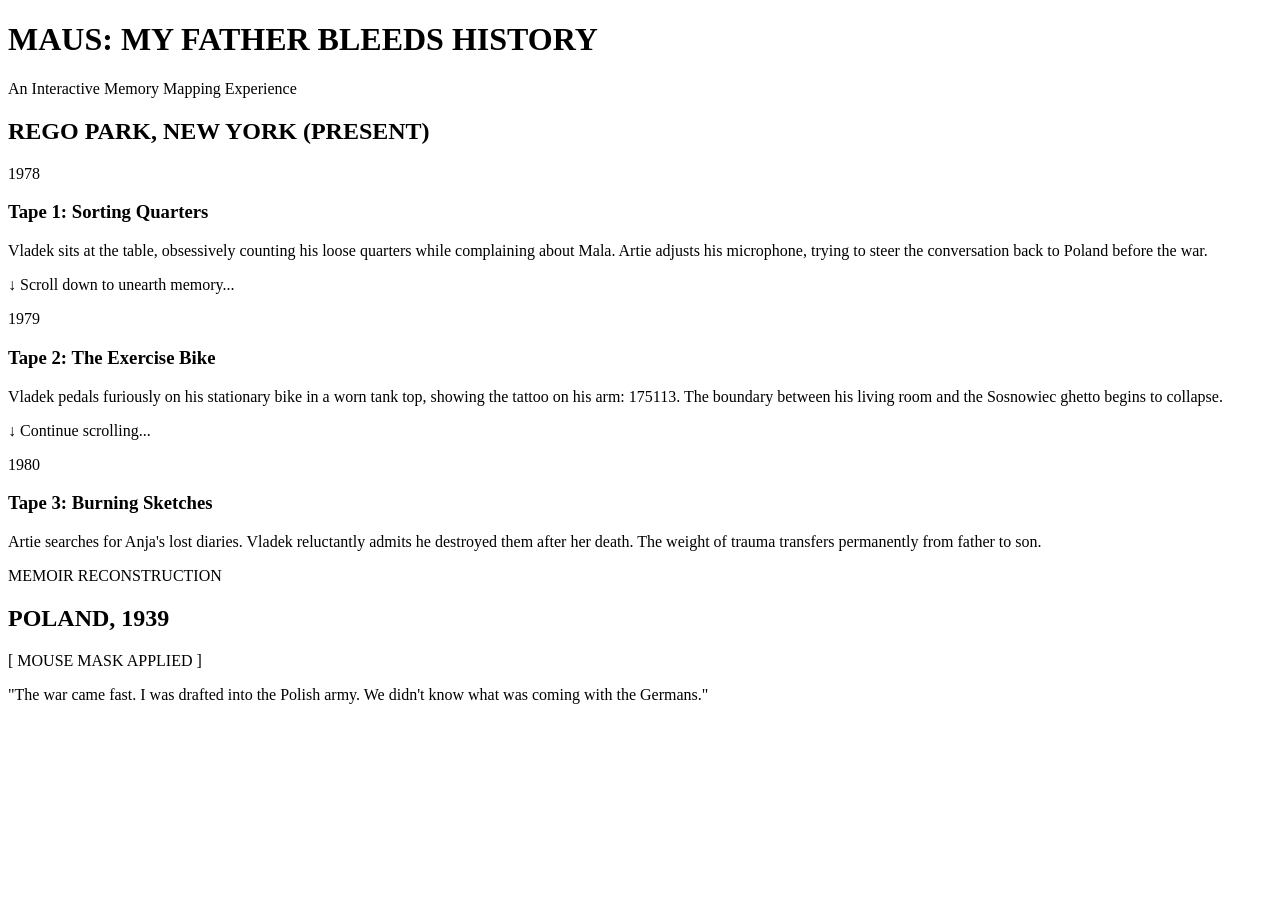
==== index.html @ ae2130a9 "Rename gemini-code-1788304771989.html to index.html" ====
<!DOCTYPE html>
<html lang="en">
<head>
  <meta charset="UTF-8">
  <meta name="viewport" content="width=device-width, initial-scale=1.0">
  <title>Maus: Bleeding History</title>
  <link rel="stylesheet" href="style.css">
</head>
<body>

  <header class="site-header">
    <h1>MAUS: MY FATHER BLEEDS HISTORY</h1>
    <p class="subtitle">An Interactive Memory Mapping Experience</p>
  </header>

  <main class="app-container">
    
    <section class="timeline-left">
      <h2>REGO PARK, NEW YORK (PRESENT)</h2>

      <article class="narrative-card" data-memory="1939">
        <span class="year-badge">1978</span>
        <h3>Tape 1: Sorting Quarters</h3>
        <p>Vladek sits at the table, obsessively counting his loose quarters while complaining about Mala. Artie adjusts his microphone, trying to steer the conversation back to Poland before the war.</p>
        <p class="instruction">↓ Scroll down to unearth memory...</p>
      </article>

      <article class="narrative-card" data-memory="1942">
        <span class="year-badge">1979</span>
        <h3>Tape 2: The Exercise Bike</h3>
        <p>Vladek pedals furiously on his stationary bike in a worn tank top, showing the tattoo on his arm: 175113. The boundary between his living room and the Sosnowiec ghetto begins to collapse.</p>
        <p class="instruction">↓ Continue scrolling...</p>
      </article>

      <article class="narrative-card" data-memory="1944">
        <span class="year-badge">1980</span>
        <h3>Tape 3: Burning Sketches</h3>
        <p>Artie searches for Anja's lost diaries. Vladek reluctantly admits he destroyed them after her death. The weight of trauma transfers permanently from father to son.</p>
      </article>

    </section>

    <section class="timeline-right" id="memoryDisplay">
      <div class="memory-content" id="memoryContent">
        <span class="memory-tag">MEMOIR RECONSTRUCTION</span>
        <h2 id="memoryTitle">POLAND, 1939</h2>
        <div class="memory-illustration" id="memoryIllustration">
          <p class="illustration-text">[ MOUSE MASK APPLIED ]</p>
        </div>
        <p id="memoryText">"The war came fast. I was drafted into the Polish army. We didn't know what was coming with the Germans."</p>
      </div>
    </section>

  </main>

  <script src="script.js"></script>
</body>
</html>
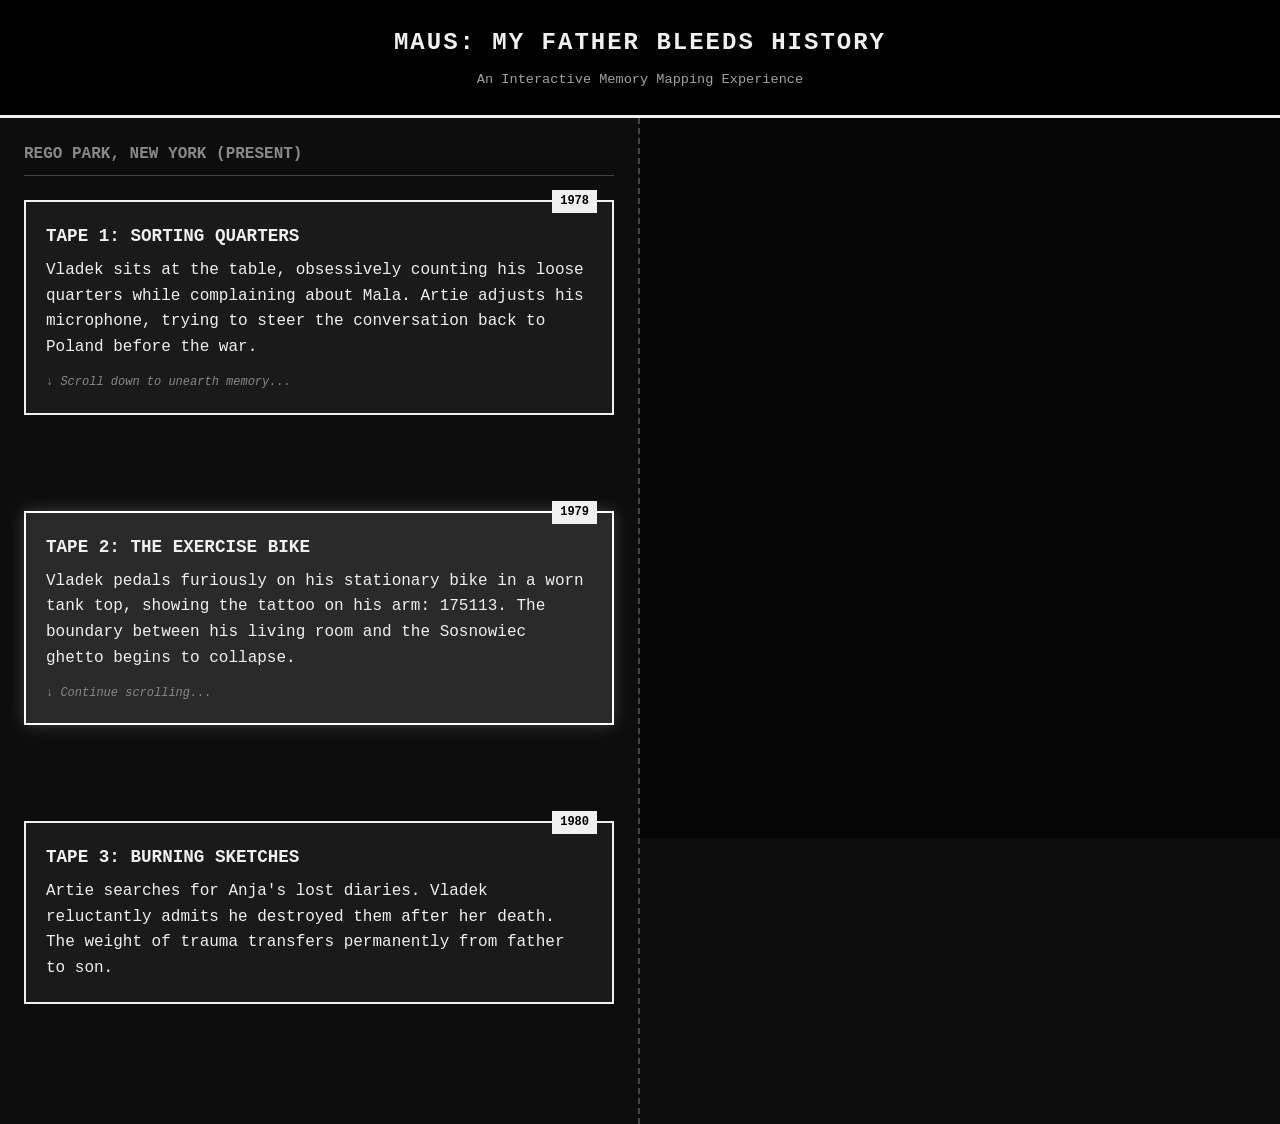
==== commit 47d32512: "Update index.html" ====
--- a/index.html
+++ b/index.html
@@ -4,55 +4,98 @@
   <meta charset="UTF-8">
   <meta name="viewport" content="width=device-width, initial-scale=1.0">
   <title>Maus: Bleeding History</title>
-  <link rel="stylesheet" href="style.css">
+  <style>
+    * { box-sizing: border-box; margin: 0; padding: 0; }
+    body { background-color: #0d0d0d; color: #f0f0f0; font-family: 'Courier New', Courier, monospace; line-height: 1.6; }
+    .site-header { text-align: center; padding: 1.5rem 1rem; border-bottom: 3px solid #f0f0f0; background-color: #000; }
+    .site-header h1 { font-size: 1.5rem; letter-spacing: 2px; text-transform: uppercase; }
+    .subtitle { font-size: 0.85rem; color: #a0a0a0; margin-top: 0.4rem; }
+    .app-container { display: grid; grid-template-columns: 1fr 1fr; min-height: 80vh; }
+    .timeline-left { padding: 1.5rem; border-right: 2px dashed #444; }
+    .timeline-left h2 { font-size: 1rem; margin-bottom: 1.5rem; color: #888; border-bottom: 1px solid #444; padding-bottom: 0.5rem; }
+    .narrative-card { background: #1a1a1a; border: 2px solid #f0f0f0; padding: 1.25rem; margin-bottom: 6rem; transition: all 0.3s ease; position: relative; }
+    .narrative-card.active { background: #2a2a2a; border-color: #ffffff; box-shadow: 0 0 15px rgba(255, 255, 255, 0.2); }
+    .year-badge { position: absolute; top: -12px; right: 15px; background: #f0f0f0; color: #000; font-weight: bold; padding: 2px 8px; font-size: 0.75rem; }
+    .narrative-card h3 { margin-bottom: 0.5rem; text-transform: uppercase; font-size: 1.1rem; }
+    .instruction { margin-top: 0.8rem; font-size: 0.75rem; color: #888; font-style: italic; }
+    .timeline-right { padding: 1.5rem; position: sticky; top: 0; height: 80vh; display: flex; align-items: center; justify-content: center; background: #050505; }
+    .memory-content { border: 4px solid #fff; padding: 1.5rem; width: 100%; max-width: 400px; background-color: #000; text-align: center; transition: opacity 0.3s ease; }
+    .memory-tag { font-size: 0.7rem; letter-spacing: 2px; color: #888; display: block; margin-bottom: 0.8rem; }
+    .memory-illustration { height: 140px; border: 2px solid #fff; margin: 1rem 0; display: flex; align-items: center; justify-content: center; background-color: #111; }
+    .illustration-text { font-weight: bold; letter-spacing: 1px; background: #000; padding: 0.4rem; font-size: 0.85rem; }
+    @media (max-width: 600px) { .app-container { grid-template-columns: 1fr; } .timeline-right { position: relative; height: auto; } }
+  </style>
 </head>
 <body>
-
   <header class="site-header">
     <h1>MAUS: MY FATHER BLEEDS HISTORY</h1>
     <p class="subtitle">An Interactive Memory Mapping Experience</p>
   </header>
-
   <main class="app-container">
-    
     <section class="timeline-left">
       <h2>REGO PARK, NEW YORK (PRESENT)</h2>
-
-      <article class="narrative-card" data-memory="1939">
+      <article class="narrative-card active" data-memory="1939">
         <span class="year-badge">1978</span>
         <h3>Tape 1: Sorting Quarters</h3>
         <p>Vladek sits at the table, obsessively counting his loose quarters while complaining about Mala. Artie adjusts his microphone, trying to steer the conversation back to Poland before the war.</p>
         <p class="instruction">↓ Scroll down to unearth memory...</p>
       </article>
-
       <article class="narrative-card" data-memory="1942">
         <span class="year-badge">1979</span>
         <h3>Tape 2: The Exercise Bike</h3>
         <p>Vladek pedals furiously on his stationary bike in a worn tank top, showing the tattoo on his arm: 175113. The boundary between his living room and the Sosnowiec ghetto begins to collapse.</p>
         <p class="instruction">↓ Continue scrolling...</p>
       </article>
-
       <article class="narrative-card" data-memory="1944">
         <span class="year-badge">1980</span>
         <h3>Tape 3: Burning Sketches</h3>
         <p>Artie searches for Anja's lost diaries. Vladek reluctantly admits he destroyed them after her death. The weight of trauma transfers permanently from father to son.</p>
       </article>
-
     </section>
-
     <section class="timeline-right" id="memoryDisplay">
       <div class="memory-content" id="memoryContent">
         <span class="memory-tag">MEMOIR RECONSTRUCTION</span>
         <h2 id="memoryTitle">POLAND, 1939</h2>
         <div class="memory-illustration" id="memoryIllustration">
-          <p class="illustration-text">[ MOUSE MASK APPLIED ]</p>
+          <p class="illustration-text">[ MOUSE MASK: SOSNOWIEC ]</p>
         </div>
-        <p id="memoryText">"The war came fast. I was drafted into the Polish army. We didn't know what was coming with the Germans."</p>
+        <p id="memoryText">"The war came fast. I was drafted into the Polish army. We didn't know what was coming with the Germans, but already the shadows were stretching over us."</p>
       </div>
     </section>
-
   </main>
-
-  <script src="script.js"></script>
+  <script>
+    const memoryData = {
+      "1939": { title: "POLAND, 1939", text: '"The war came fast. I was drafted into the Polish army. We didn\'t know what was coming with the Germans, but already the shadows were stretching over us."', maskLabel: "[ MOUSE MASK: SOSNOWIEC ]" },
+      "1942": { title: "GHETTO ROUNDUP, 1942", text: '"They registered us all in the stadium. Some got stamps on their passports to work, others were taken directly to the trains. Anja and I survived by hiding in cellars under coal piles."', maskLabel: "[ PIG MASK: POLISH DISGUISE ]" },
+      "1944": { title: "AUSCHWITZ-BIRKENAU, 1944", text: '"We came in the night. The smoke from the chimneys... you could smell it before you saw it. Here, you were no longer a man. You were a number on your arm."', maskLabel: "[ CAT MASK: CAMPS ]" }
+    };
+    document.addEventListener("DOMContentLoaded", () => {
+      const cards = document.querySelectorAll(".narrative-card");
+      const memoryTitle = document.getElementById("memoryTitle");
+      const memoryText = document.getElementById("memoryText");
+      const memoryContent = document.getElementById("memoryContent");
+      const illustrationText = document.querySelector(".illustration-text");
+      const observer = new IntersectionObserver((entries) => {
+        entries.forEach((entry) => {
+          if (entry.isIntersecting) {
+            cards.forEach((c) => c.classList.remove("active"));
+            entry.target.classList.add("active");
+            const memoryKey = entry.target.getAttribute("data-memory");
+            const data = memoryData[memoryKey];
+            if (data) {
+              memoryContent.style.opacity = 0;
+              setTimeout(() => {
+                memoryTitle.innerText = data.title;
+                memoryText.innerText = data.text;
+                illustrationText.innerText = data.maskLabel;
+                memoryContent.style.opacity = 1;
+              }, 200);
+            }
+          }
+        });
+      }, { threshold: 0.5 });
+      cards.forEach((card) => observer.observe(card));
+    });
+  </script>
 </body>
 </html>
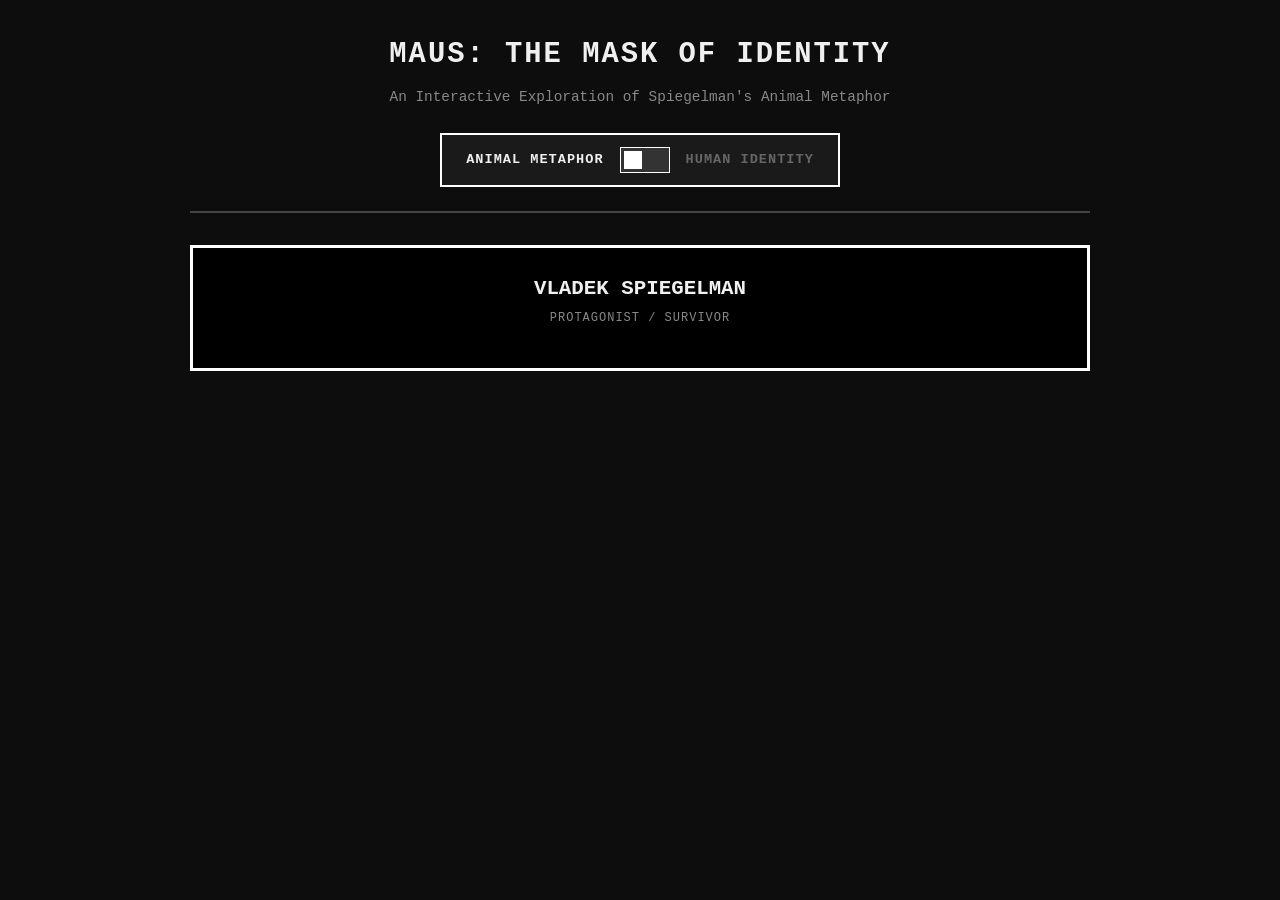
==== commit e118a7fa: "Update index.html" ====
--- a/index.html
+++ b/index.html
@@ -3,99 +3,198 @@
 <head>
   <meta charset="UTF-8">
   <meta name="viewport" content="width=device-width, initial-scale=1.0">
-  <title>Maus: Bleeding History</title>
+  <title>Maus: The Mask & Identity Interface</title>
   <style>
-    * { box-sizing: border-box; margin: 0; padding: 0; }
-    body { background-color: #0d0d0d; color: #f0f0f0; font-family: 'Courier New', Courier, monospace; line-height: 1.6; }
-    .site-header { text-align: center; padding: 1.5rem 1rem; border-bottom: 3px solid #f0f0f0; background-color: #000; }
-    .site-header h1 { font-size: 1.5rem; letter-spacing: 2px; text-transform: uppercase; }
-    .subtitle { font-size: 0.85rem; color: #a0a0a0; margin-top: 0.4rem; }
-    .app-container { display: grid; grid-template-columns: 1fr 1fr; min-height: 80vh; }
-    .timeline-left { padding: 1.5rem; border-right: 2px dashed #444; }
-    .timeline-left h2 { font-size: 1rem; margin-bottom: 1.5rem; color: #888; border-bottom: 1px solid #444; padding-bottom: 0.5rem; }
-    .narrative-card { background: #1a1a1a; border: 2px solid #f0f0f0; padding: 1.25rem; margin-bottom: 6rem; transition: all 0.3s ease; position: relative; }
-    .narrative-card.active { background: #2a2a2a; border-color: #ffffff; box-shadow: 0 0 15px rgba(255, 255, 255, 0.2); }
-    .year-badge { position: absolute; top: -12px; right: 15px; background: #f0f0f0; color: #000; font-weight: bold; padding: 2px 8px; font-size: 0.75rem; }
-    .narrative-card h3 { margin-bottom: 0.5rem; text-transform: uppercase; font-size: 1.1rem; }
-    .instruction { margin-top: 0.8rem; font-size: 0.75rem; color: #888; font-style: italic; }
-    .timeline-right { padding: 1.5rem; position: sticky; top: 0; height: 80vh; display: flex; align-items: center; justify-content: center; background: #050505; }
-    .memory-content { border: 4px solid #fff; padding: 1.5rem; width: 100%; max-width: 400px; background-color: #000; text-align: center; transition: opacity 0.3s ease; }
-    .memory-tag { font-size: 0.7rem; letter-spacing: 2px; color: #888; display: block; margin-bottom: 0.8rem; }
-    .memory-illustration { height: 140px; border: 2px solid #fff; margin: 1rem 0; display: flex; align-items: center; justify-content: center; background-color: #111; }
-    .illustration-text { font-weight: bold; letter-spacing: 1px; background: #000; padding: 0.4rem; font-size: 0.85rem; }
-    @media (max-width: 600px) { .app-container { grid-template-columns: 1fr; } .timeline-right { position: relative; height: auto; } }
+    * {
+      box-sizing: border-box;
+      margin: 0;
+      padding: 0;
+    }
+
+    body {
+      background-color: #0d0d0d;
+      color: #f0f0f0;
+      font-family: 'Courier New', Courier, monospace;
+      line-height: 1.6;
+      padding: 2rem;
+    }
+
+    /* Header Controls */
+    .header-container {
+      max-width: 900px;
+      margin: 0 auto 2rem auto;
+      text-align: center;
+      border-bottom: 2px solid #444;
+      padding-bottom: 1.5rem;
+    }
+
+    .header-container h1 {
+      font-size: 1.8rem;
+      letter-spacing: 2px;
+      text-transform: uppercase;
+      margin-bottom: 0.5rem;
+    }
+
+    .subtitle {
+      color: #888;
+      font-size: 0.9rem;
+      margin-bottom: 1.5rem;
+    }
+
+    /* Global UI Toggle Bar */
+    .toggle-bar {
+      display: flex;
+      align-items: center;
+      justify-content: center;
+      gap: 1rem;
+      background: #1a1a1a;
+      border: 2px solid #fff;
+      padding: 0.75rem 1.5rem;
+      width: fit-content;
+      margin: 0 auto;
+    }
+
+    .toggle-label {
+      font-weight: bold;
+      font-size: 0.85rem;
+      letter-spacing: 1px;
+    }
+
+    /* Switch Styling */
+    .switch {
+      position: relative;
+      display: inline-block;
+      width: 50px;
+      height: 26px;
+    }
+
+    .switch input {
+      opacity: 0;
+      width: 0;
+      height: 0;
+    }
+
+    .slider {
+      position: absolute;
+      cursor: pointer;
+      top: 0; left: 0; right: 0; bottom: 0;
+      background-color: #333;
+      transition: .4s;
+      border: 1px solid #fff;
+    }
+
+    .slider:before {
+      position: absolute;
+      content: "";
+      height: 18px;
+      width: 18px;
+      left: 3px;
+      bottom: 3px;
+      background-color: #fff;
+      transition: .4s;
+    }
+
+    input:checked + .slider {
+      background-color: #fff;
+    }
+
+    input:checked + .slider:before {
+      transform: translateX(24px);
+      background-color: #000;
+    }
+
+    /* Grid layout for Character Cards */
+    .character-grid {
+      display: grid;
+      grid-template-columns: repeat(auto-fit, minmax(280px, 1fr));
+      gap: 2rem;
+      max-width: 900px;
+      margin: 0 auto;
+    }
+
+    .card {
+      background: #000;
+      border: 3px solid #fff;
+      padding: 1.5rem;
+      text-align: center;
+      position: relative;
+    }
+
+    .card h2 {
+      font-size: 1.3rem;
+      margin-bottom: 0.2rem;
+    }
+
+    .role {
+      font-size: 0.75rem;
+      color: #888;
+      text-transform: uppercase;
+      letter-spacing: 1px;
+      margin-bottom: 1rem;
+    }
+
+    /* Visual Mask Display Container */
+    .mask-display {
+      height: 160px;
+      border: 2px dashed #444;
+      margin: 1rem 0;
+      display: flex;
+      flex-direction: column;
+      align-items: center;
+      justify-content: center;
+      background: #111;
+      padding: 1rem;
+      transition: all 0.3s ease;
+    }
+
+    .mask-icon {
+      font-size: 2.5rem;
+      margin-bottom: 0.5rem;
+    }
+
+    .mask-title {
+      font-weight: bold;
+      font-size: 0.9rem;
+      letter-spacing: 1px;
+    }
+
+    .mask-desc {
+      font-size: 0.75rem;
+      color: #aaa;
+      margin-top: 0.25rem;
+    }
+
+    .quote-box {
+      font-size: 0.8rem;
+      font-style: italic;
+      color: #ddd;
+      border-top: 1px solid #333;
+      padding-top: 0.75rem;
+      margin-top: 0.75rem;
+    }
   </style>
 </head>
 <body>
-  <header class="site-header">
-    <h1>MAUS: MY FATHER BLEEDS HISTORY</h1>
-    <p class="subtitle">An Interactive Memory Mapping Experience</p>
-  </header>
-  <main class="app-container">
-    <section class="timeline-left">
-      <h2>REGO PARK, NEW YORK (PRESENT)</h2>
-      <article class="narrative-card active" data-memory="1939">
-        <span class="year-badge">1978</span>
-        <h3>Tape 1: Sorting Quarters</h3>
-        <p>Vladek sits at the table, obsessively counting his loose quarters while complaining about Mala. Artie adjusts his microphone, trying to steer the conversation back to Poland before the war.</p>
-        <p class="instruction">↓ Scroll down to unearth memory...</p>
-      </article>
-      <article class="narrative-card" data-memory="1942">
-        <span class="year-badge">1979</span>
-        <h3>Tape 2: The Exercise Bike</h3>
-        <p>Vladek pedals furiously on his stationary bike in a worn tank top, showing the tattoo on his arm: 175113. The boundary between his living room and the Sosnowiec ghetto begins to collapse.</p>
-        <p class="instruction">↓ Continue scrolling...</p>
-      </article>
-      <article class="narrative-card" data-memory="1944">
-        <span class="year-badge">1980</span>
-        <h3>Tape 3: Burning Sketches</h3>
-        <p>Artie searches for Anja's lost diaries. Vladek reluctantly admits he destroyed them after her death. The weight of trauma transfers permanently from father to son.</p>
-      </article>
-    </section>
-    <section class="timeline-right" id="memoryDisplay">
-      <div class="memory-content" id="memoryContent">
-        <span class="memory-tag">MEMOIR RECONSTRUCTION</span>
-        <h2 id="memoryTitle">POLAND, 1939</h2>
-        <div class="memory-illustration" id="memoryIllustration">
-          <p class="illustration-text">[ MOUSE MASK: SOSNOWIEC ]</p>
-        </div>
-        <p id="memoryText">"The war came fast. I was drafted into the Polish army. We didn't know what was coming with the Germans, but already the shadows were stretching over us."</p>
-      </div>
-    </section>
-  </main>
-  <script>
-    const memoryData = {
-      "1939": { title: "POLAND, 1939", text: '"The war came fast. I was drafted into the Polish army. We didn\'t know what was coming with the Germans, but already the shadows were stretching over us."', maskLabel: "[ MOUSE MASK: SOSNOWIEC ]" },
-      "1942": { title: "GHETTO ROUNDUP, 1942", text: '"They registered us all in the stadium. Some got stamps on their passports to work, others were taken directly to the trains. Anja and I survived by hiding in cellars under coal piles."', maskLabel: "[ PIG MASK: POLISH DISGUISE ]" },
-      "1944": { title: "AUSCHWITZ-BIRKENAU, 1944", text: '"We came in the night. The smoke from the chimneys... you could smell it before you saw it. Here, you were no longer a man. You were a number on your arm."', maskLabel: "[ CAT MASK: CAMPS ]" }
-    };
-    document.addEventListener("DOMContentLoaded", () => {
-      const cards = document.querySelectorAll(".narrative-card");
-      const memoryTitle = document.getElementById("memoryTitle");
-      const memoryText = document.getElementById("memoryText");
-      const memoryContent = document.getElementById("memoryContent");
-      const illustrationText = document.querySelector(".illustration-text");
-      const observer = new IntersectionObserver((entries) => {
-        entries.forEach((entry) => {
-          if (entry.isIntersecting) {
-            cards.forEach((c) => c.classList.remove("active"));
-            entry.target.classList.add("active");
-            const memoryKey = entry.target.getAttribute("data-memory");
-            const data = memoryData[memoryKey];
-            if (data) {
-              memoryContent.style.opacity = 0;
-              setTimeout(() => {
-                memoryTitle.innerText = data.title;
-                memoryText.innerText = data.text;
-                illustrationText.innerText = data.maskLabel;
-                memoryContent.style.opacity = 1;
-              }, 200);
-            }
-          }
-        });
-      }, { threshold: 0.5 });
-      cards.forEach((card) => observer.observe(card));
-    });
-  </script>
-</body>
-</html>
+
+  <div class="header-container">
+    <h1>MAUS: THE MASK OF IDENTITY</h1>
+    <p class="subtitle">An Interactive Exploration of Spiegelman's Animal Metaphor</p>
+
+    <div class="toggle-bar">
+      <span class="toggle-label" id="labelLeft">ANIMAL METAPHOR</span>
+      <label class="switch">
+        <input type="checkbox" id="identityToggle">
+        <span class="slider"></span>
+      </label>
+      <span class="toggle-label" id="labelRight" style="color:#666;">HUMAN IDENTITY</span>
+    </div>
+  </div>
+
+  <main class="character-grid">
+
+    <article class="card">
+      <h2>VLADEK SPIEGELMAN</h2>
+      <p class="role">Protagonist / Survivor</p>
+      
+      <div class="mask-
+  
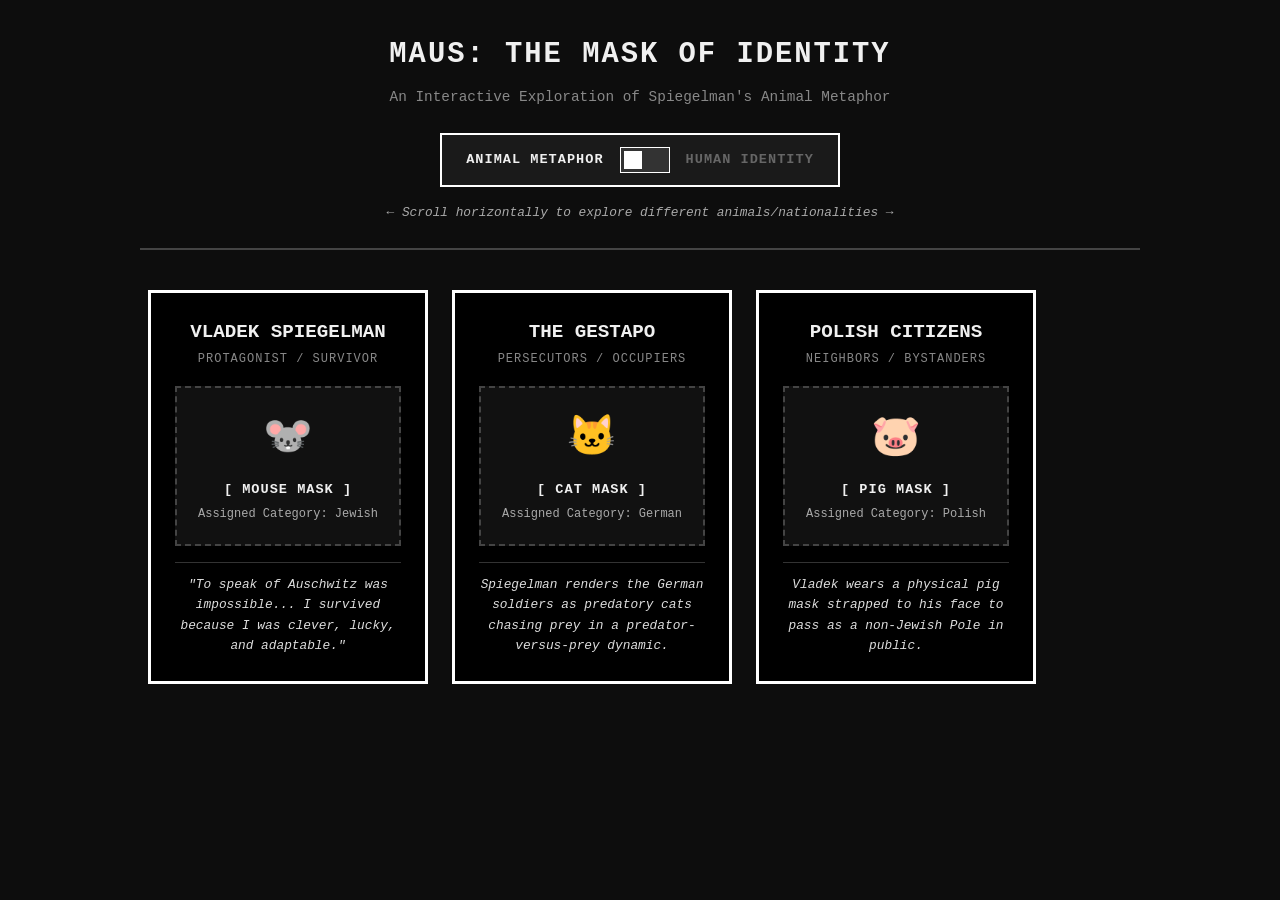
==== commit b63c0f64: "Update index.html" ====
--- a/index.html
+++ b/index.html
@@ -21,7 +21,7 @@
 
     /* Header Controls */
     .header-container {
-      max-width: 900px;
+      max-width: 1000px;
       margin: 0 auto 2rem auto;
       text-align: center;
       border-bottom: 2px solid #444;
@@ -51,7 +51,7 @@
       border: 2px solid #fff;
       padding: 0.75rem 1.5rem;
       width: fit-content;
-      margin: 0 auto;
+      margin: 0 auto 1rem auto;
     }
 
     .toggle-label {
@@ -103,13 +103,38 @@
       background-color: #000;
     }
 
-    /* Grid layout for Character Cards */
+    .scroll-instruction {
+      font-size: 0.8rem;
+      color: #aaa;
+      font-style: italic;
+      margin-top: 0.5rem;
+    }
+
+    /* Horizontal Scroll Container for Animal Cards */
+    .scroll-wrapper {
+      max-width: 1000px;
+      margin: 0 auto;
+      overflow-x: auto;
+      padding-bottom: 1.5rem;
+    }
+
+    /* Custom Scrollbar Styling */
+    .scroll-wrapper::-webkit-scrollbar {
+      height: 10px;
+    }
+    .scroll-wrapper::-webkit-scrollbar-track {
+      background: #111;
+      border: 1px solid #333;
+    }
+    .scroll-wrapper::-webkit-scrollbar-thumb {
+      background: #fff;
+    }
+
     .character-grid {
-      display: grid;
-      grid-template-columns: repeat(auto-fit, minmax(280px, 1fr));
-      gap: 2rem;
-      max-width: 900px;
-      margin: 0 auto;
+      display: flex;
+      gap: 1.5rem;
+      width: max-content;
+      padding: 0.5rem;
     }
 
     .card {
@@ -117,11 +142,12 @@
       border: 3px solid #fff;
       padding: 1.5rem;
       text-align: center;
-      position: relative;
+      width: 280px;
+      flex-shrink: 0;
     }
 
     .card h2 {
-      font-size: 1.3rem;
+      font-size: 1.2rem;
       margin-bottom: 0.2rem;
     }
 
@@ -144,7 +170,7 @@
       justify-content: center;
       background: #111;
       padding: 1rem;
-      transition: all 0.3s ease;
+      transition: opacity 0.2s ease;
     }
 
     .mask-icon {
@@ -154,7 +180,7 @@
 
     .mask-title {
       font-weight: bold;
-      font-size: 0.9rem;
+      font-size: 0.85rem;
       letter-spacing: 1px;
     }
 
@@ -171,6 +197,7 @@
       border-top: 1px solid #333;
       padding-top: 0.75rem;
       margin-top: 0.75rem;
+      min-height: 80px;
     }
   </style>
 </head>
@@ -188,13 +215,50 @@
       </label>
       <span class="toggle-label" id="labelRight" style="color:#666;">HUMAN IDENTITY</span>
     </div>
+
+    <p class="scroll-instruction">← Scroll horizontally to explore different animals/nationalities →</p>
   </div>
 
-  <main class="character-grid">
-
-    <article class="card">
-      <h2>VLADEK SPIEGELMAN</h2>
-      <p class="role">Protagonist / Survivor</p>
-      
-      <div class="mask-
-  
+  <div class="scroll-wrapper">
+    <main class="character-grid">
+
+      <article class="card">
+        <h2>VLADEK SPIEGELMAN</h2>
+        <p class="role">Protagonist / Survivor</p>
+        
+        <div class="mask-display" id="mask-vladek">
+          <div class="mask-icon">🐭</div>
+          <div class="mask-title">[ MOUSE MASK ]</div>
+          <div class="mask-desc">Assigned Category: Jewish</div>
+        </div>
+
+        <p class="quote-box">"To speak of Auschwitz was impossible... I survived because I was clever, lucky, and adaptable."</p>
+      </article>
+
+      <article class="card">
+        <h2>THE GESTAPO</h2>
+        <p class="role">Persecutors / Occupiers</p>
+        
+        <div class="mask-display" id="mask-gestapo">
+          <div class="mask-icon">🐱</div>
+          <div class="mask-title">[ CAT MASK ]</div>
+          <div class="mask-desc">Assigned Category: German</div>
+        </div>
+
+        <p class="quote-box">Spiegelman renders the German soldiers as predatory cats chasing prey in a predator-versus-prey dynamic.</p>
+      </article>
+
+      <article class="card">
+        <h2>POLISH CITIZENS</h2>
+        <p class="role">Neighbors / Bystanders</p>
+        
+        <div class="mask-display" id="mask-poles">
+          <div class="mask-icon">🐷</div>
+          <div class="mask-title">[ PIG MASK ]</div>
+          <div class="mask-desc">Assigned Category: Polish</div>
+        </div>
+
+        <p class="quote-box">Vladek wears a physical pig mask strapped to his face to pass as a non-Jewish Pole in public.</p>
+      </article>
+
+      <article class
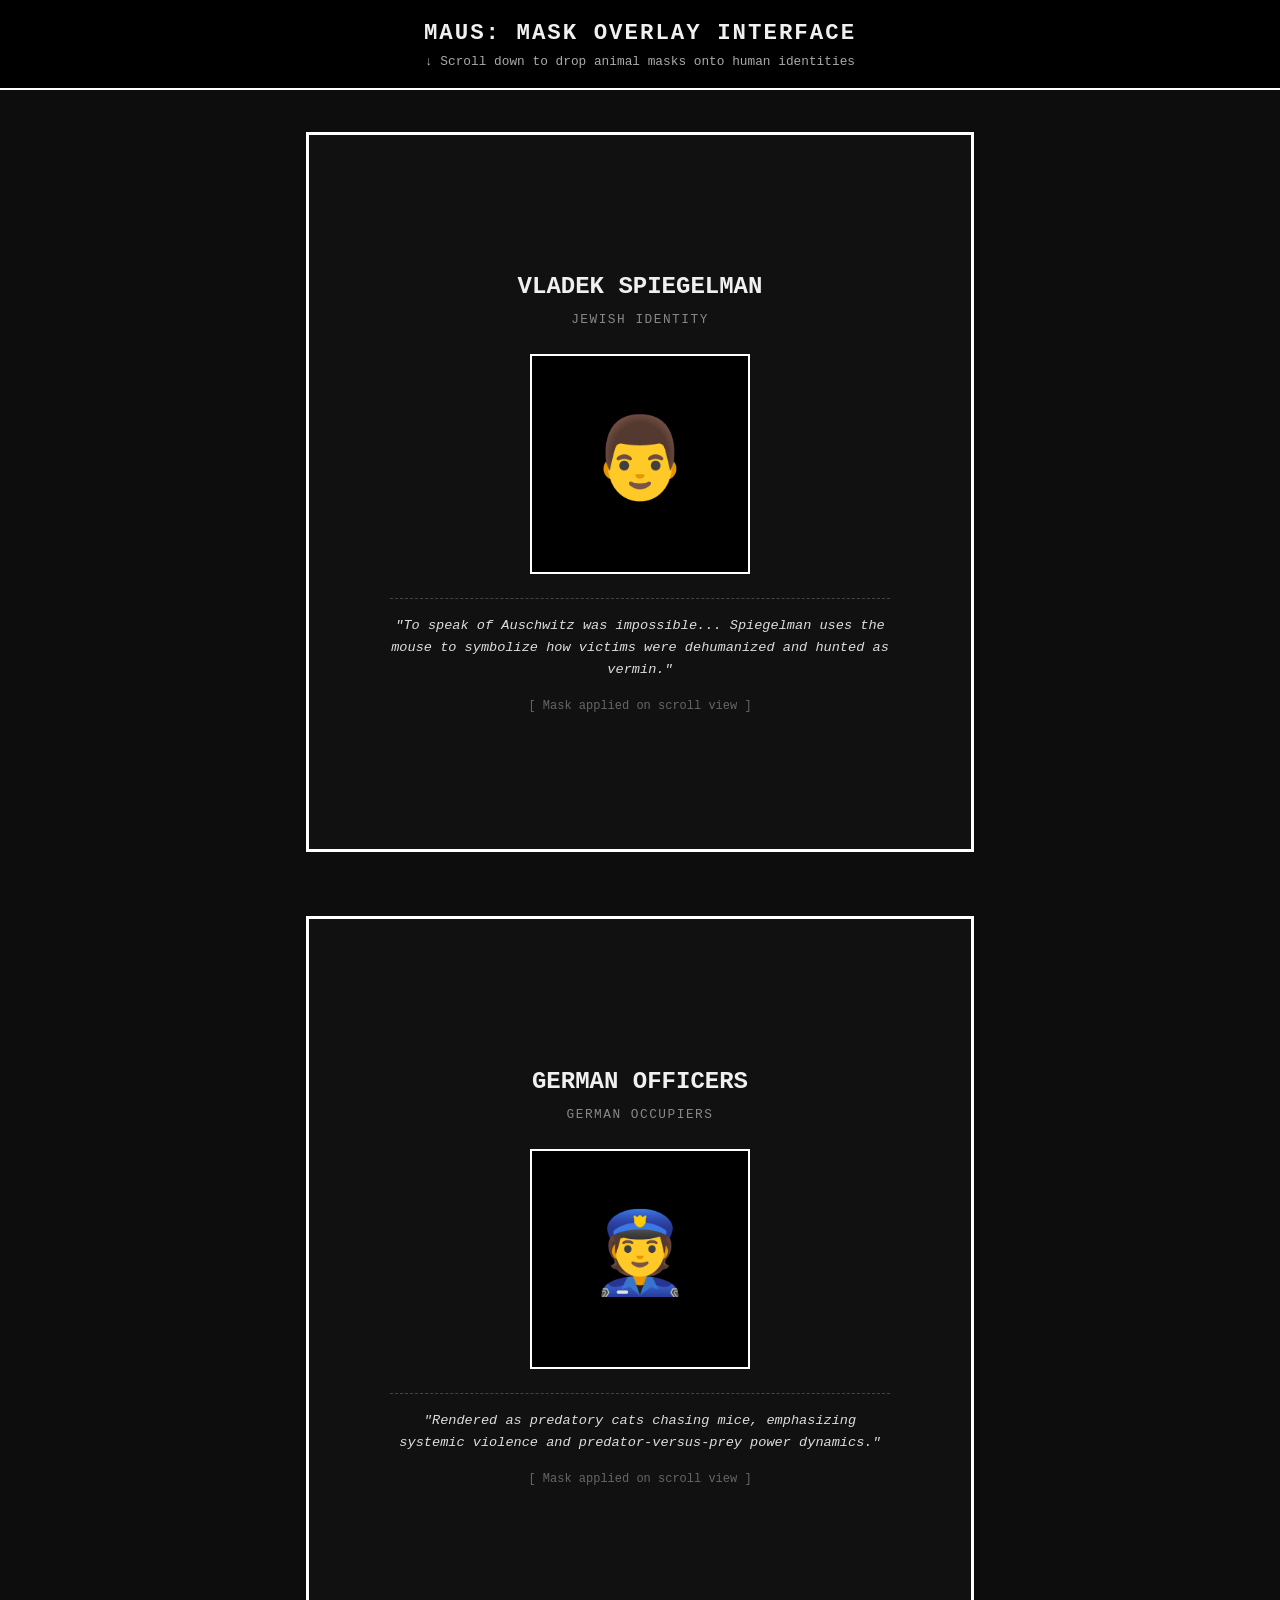
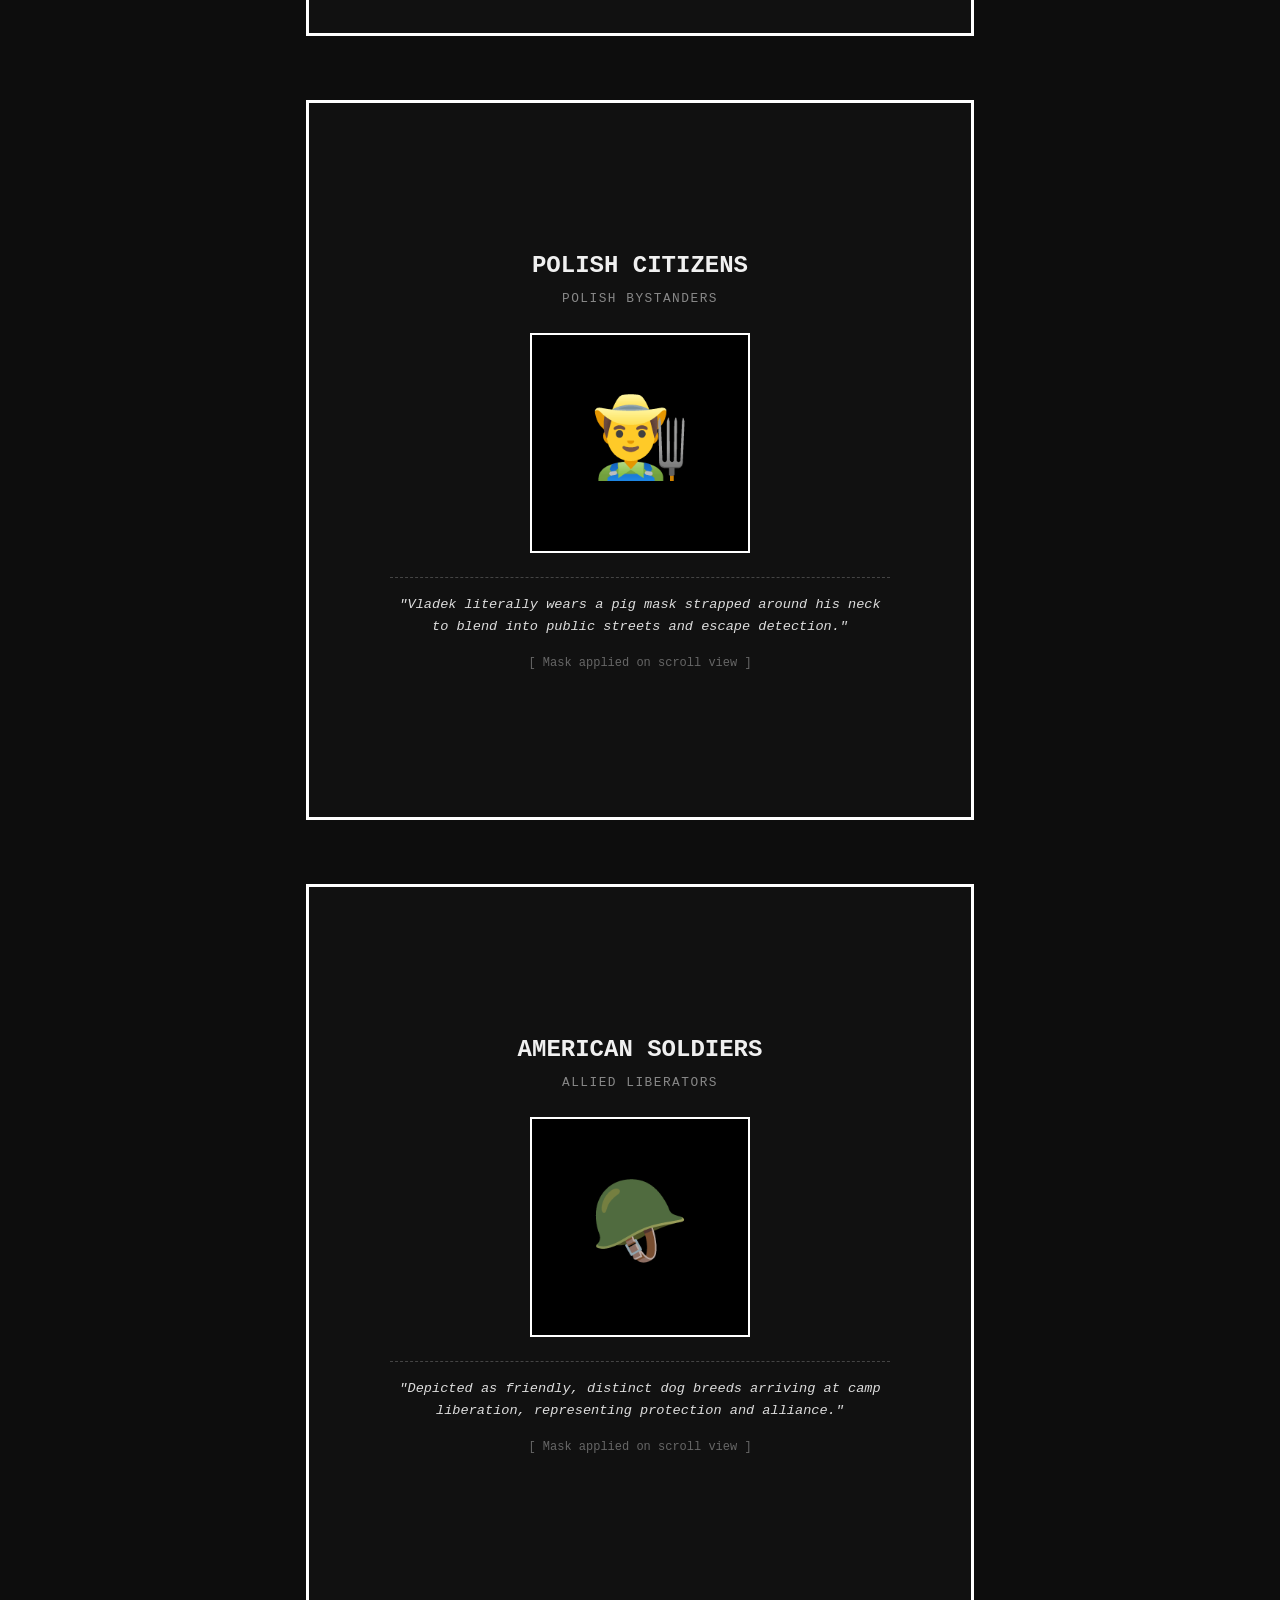
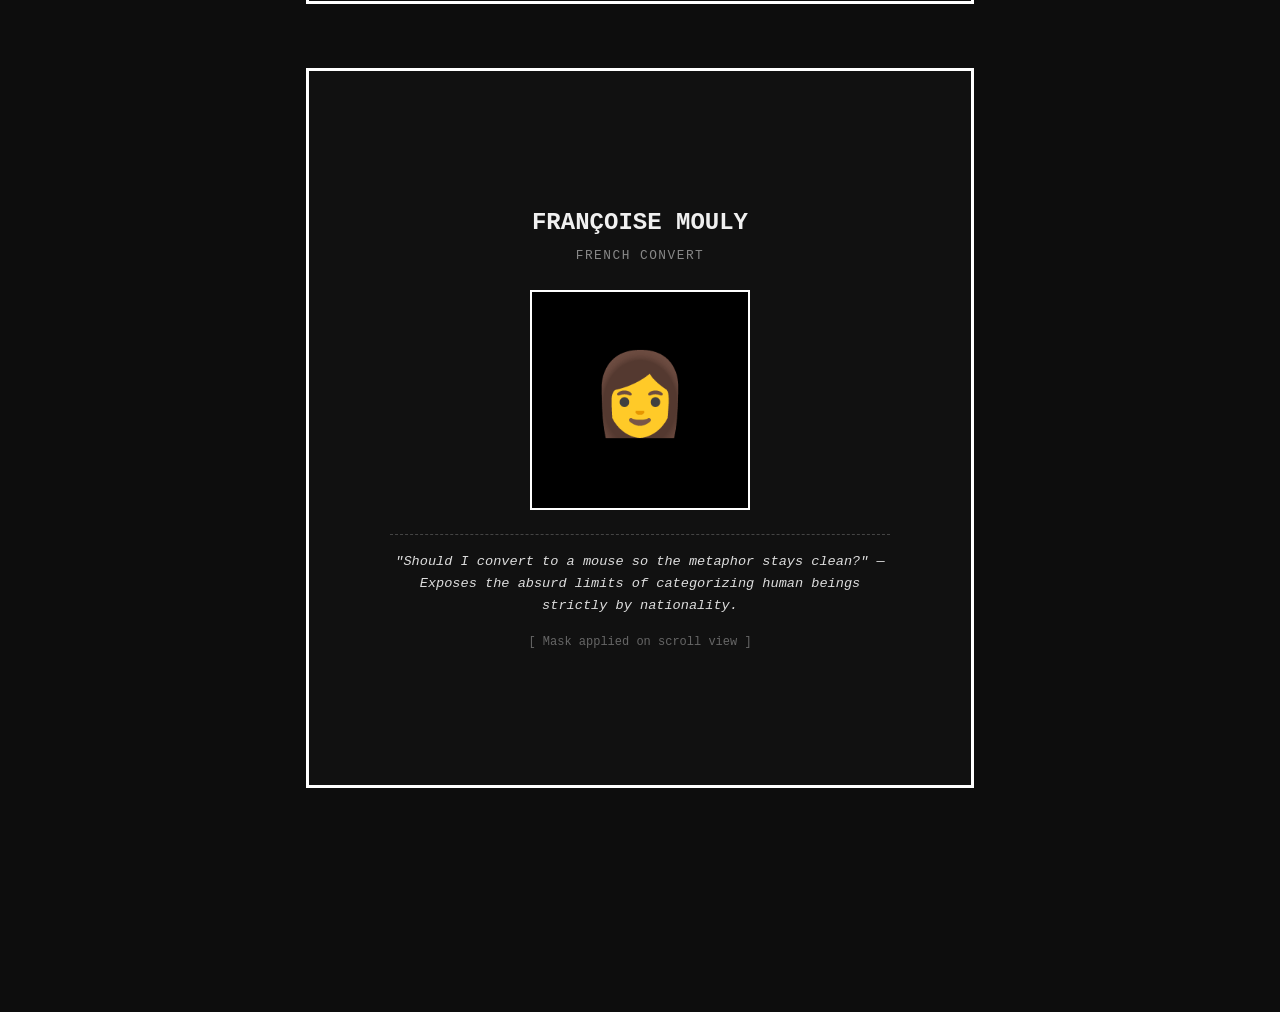
==== commit 7f111d8a: "Update index.html" ====
--- a/index.html
+++ b/index.html
@@ -3,7 +3,7 @@
 <head>
   <meta charset="UTF-8">
   <meta name="viewport" content="width=device-width, initial-scale=1.0">
-  <title>Maus: The Mask & Identity Interface</title>
+  <title>Maus: Mask Overlay Scroll</title>
   <style>
     * {
       box-sizing: border-box;
@@ -16,249 +16,233 @@
       color: #f0f0f0;
       font-family: 'Courier New', Courier, monospace;
       line-height: 1.6;
-      padding: 2rem;
-    }
-
-    /* Header Controls */
-    .header-container {
-      max-width: 1000px;
-      margin: 0 auto 2rem auto;
+    }
+
+    /* Fixed Header */
+    header {
+      position: fixed;
+      top: 0;
+      left: 0;
+      width: 100%;
+      background: #000;
+      border-bottom: 2px solid #fff;
+      padding: 1rem;
       text-align: center;
-      border-bottom: 2px solid #444;
-      padding-bottom: 1.5rem;
-    }
-
-    .header-container h1 {
-      font-size: 1.8rem;
+      z-index: 100;
+    }
+
+    header h1 {
+      font-size: 1.4rem;
       letter-spacing: 2px;
       text-transform: uppercase;
-      margin-bottom: 0.5rem;
-    }
-
-    .subtitle {
-      color: #888;
-      font-size: 0.9rem;
-      margin-bottom: 1.5rem;
-    }
-
-    /* Global UI Toggle Bar */
-    .toggle-bar {
-      display: flex;
-      align-items: center;
-      justify-content: center;
-      gap: 1rem;
-      background: #1a1a1a;
-      border: 2px solid #fff;
-      padding: 0.75rem 1.5rem;
-      width: fit-content;
-      margin: 0 auto 1rem auto;
-    }
-
-    .toggle-label {
-      font-weight: bold;
-      font-size: 0.85rem;
-      letter-spacing: 1px;
-    }
-
-    /* Switch Styling */
-    .switch {
-      position: relative;
-      display: inline-block;
-      width: 50px;
-      height: 26px;
-    }
-
-    .switch input {
-      opacity: 0;
-      width: 0;
-      height: 0;
-    }
-
-    .slider {
-      position: absolute;
-      cursor: pointer;
-      top: 0; left: 0; right: 0; bottom: 0;
-      background-color: #333;
-      transition: .4s;
-      border: 1px solid #fff;
-    }
-
-    .slider:before {
-      position: absolute;
-      content: "";
-      height: 18px;
-      width: 18px;
-      left: 3px;
-      bottom: 3px;
-      background-color: #fff;
-      transition: .4s;
-    }
-
-    input:checked + .slider {
-      background-color: #fff;
-    }
-
-    input:checked + .slider:before {
-      transform: translateX(24px);
-      background-color: #000;
-    }
-
-    .scroll-instruction {
+    }
+
+    header p {
       font-size: 0.8rem;
       color: #aaa;
-      font-style: italic;
-      margin-top: 0.5rem;
-    }
-
-    /* Horizontal Scroll Container for Animal Cards */
-    .scroll-wrapper {
-      max-width: 1000px;
-      margin: 0 auto;
-      overflow-x: auto;
-      padding-bottom: 1.5rem;
-    }
-
-    /* Custom Scrollbar Styling */
-    .scroll-wrapper::-webkit-scrollbar {
-      height: 10px;
-    }
-    .scroll-wrapper::-webkit-scrollbar-track {
-      background: #111;
-      border: 1px solid #333;
-    }
-    .scroll-wrapper::-webkit-scrollbar-thumb {
-      background: #fff;
-    }
-
-    .character-grid {
-      display: flex;
-      gap: 1.5rem;
-      width: max-content;
-      padding: 0.5rem;
-    }
-
-    .card {
-      background: #000;
-      border: 3px solid #fff;
-      padding: 1.5rem;
-      text-align: center;
-      width: 280px;
-      flex-shrink: 0;
-    }
-
-    .card h2 {
-      font-size: 1.2rem;
-      margin-bottom: 0.2rem;
-    }
-
-    .role {
-      font-size: 0.75rem;
-      color: #888;
-      text-transform: uppercase;
-      letter-spacing: 1px;
-      margin-bottom: 1rem;
-    }
-
-    /* Visual Mask Display Container */
-    .mask-display {
-      height: 160px;
-      border: 2px dashed #444;
-      margin: 1rem 0;
+    }
+
+    /* Scroll Container */
+    .scroll-container {
+      margin-top: 100px;
+      padding: 2rem 1rem 10rem 1rem;
+      max-width: 700px;
+      margin-left: auto;
+      margin-right: auto;
+    }
+
+    /* Individual Character Stage */
+    .character-stage {
+      min-height: 80vh;
       display: flex;
       flex-direction: column;
       align-items: center;
       justify-content: center;
+      border: 3px solid #fff;
       background: #111;
-      padding: 1rem;
-      transition: opacity 0.2s ease;
-    }
-
-    .mask-icon {
-      font-size: 2.5rem;
-      margin-bottom: 0.5rem;
-    }
-
-    .mask-title {
+      margin-bottom: 4rem;
+      padding: 2rem;
+      position: relative;
+    }
+
+    .character-stage h2 {
+      font-size: 1.5rem;
+      margin-bottom: 0.2rem;
+      text-transform: uppercase;
+    }
+
+    .nationality-tag {
+      font-size: 0.8rem;
+      color: #888;
+      letter-spacing: 1.5px;
+      margin-bottom: 1.5rem;
+    }
+
+    /* Portrait & Mask Overlay Box */
+    .portrait-box {
+      position: relative;
+      width: 220px;
+      height: 220px;
+      border: 2px solid #fff;
+      background: #000;
+      display: flex;
+      align-items: center;
+      justify-content: center;
+      overflow: hidden;
+      margin-bottom: 1.5rem;
+    }
+
+    /* Base Human Silhouette Layer */
+    .human-face {
+      font-size: 5rem;
+      z-index: 1;
+      transition: opacity 0.3s ease;
+    }
+
+    /* Animal Mask Layer (Glides down on scroll) */
+    .animal-mask {
+      position: absolute;
+      top: -100%; /* Hidden above frame initially */
+      left: 0;
+      width: 100%;
+      height: 100%;
+      background: rgba(255, 255, 255, 0.95);
+      color: #000;
+      display: flex;
+      flex-direction: column;
+      align-items: center;
+      justify-content: center;
+      z-index: 2;
+      transition: top 0.5s cubic-bezier(0.175, 0.885, 0.32, 1.27);
+    }
+
+    .animal-mask .icon {
+      font-size: 4rem;
+    }
+
+    .animal-mask .mask-label {
       font-weight: bold;
       font-size: 0.85rem;
+      margin-top: 0.5rem;
       letter-spacing: 1px;
     }
 
-    .mask-desc {
-      font-size: 0.75rem;
-      color: #aaa;
-      margin-top: 0.25rem;
-    }
-
-    .quote-box {
-      font-size: 0.8rem;
+    /* Active State: Mask drops down onto face */
+    .character-stage.masked .animal-mask {
+      top: 0;
+    }
+
+    .quote-text {
+      text-align: center;
+      font-size: 0.85rem;
       font-style: italic;
       color: #ddd;
-      border-top: 1px solid #333;
-      padding-top: 0.75rem;
-      margin-top: 0.75rem;
-      min-height: 80px;
+      max-width: 500px;
+      border-top: 1px dashed #444;
+      padding-top: 1rem;
+    }
+
+    .indicator {
+      font-size: 0.75rem;
+      color: #666;
+      margin-top: 1rem;
     }
   </style>
 </head>
 <body>
 
-  <div class="header-container">
-    <h1>MAUS: THE MASK OF IDENTITY</h1>
-    <p class="subtitle">An Interactive Exploration of Spiegelman's Animal Metaphor</p>
-
-    <div class="toggle-bar">
-      <span class="toggle-label" id="labelLeft">ANIMAL METAPHOR</span>
-      <label class="switch">
-        <input type="checkbox" id="identityToggle">
-        <span class="slider"></span>
-      </label>
-      <span class="toggle-label" id="labelRight" style="color:#666;">HUMAN IDENTITY</span>
-    </div>
-
-    <p class="scroll-instruction">← Scroll horizontally to explore different animals/nationalities →</p>
-  </div>
-
-  <div class="scroll-wrapper">
-    <main class="character-grid">
-
-      <article class="card">
-        <h2>VLADEK SPIEGELMAN</h2>
-        <p class="role">Protagonist / Survivor</p>
-        
-        <div class="mask-display" id="mask-vladek">
-          <div class="mask-icon">🐭</div>
-          <div class="mask-title">[ MOUSE MASK ]</div>
-          <div class="mask-desc">Assigned Category: Jewish</div>
-        </div>
-
-        <p class="quote-box">"To speak of Auschwitz was impossible... I survived because I was clever, lucky, and adaptable."</p>
-      </article>
-
-      <article class="card">
-        <h2>THE GESTAPO</h2>
-        <p class="role">Persecutors / Occupiers</p>
-        
-        <div class="mask-display" id="mask-gestapo">
-          <div class="mask-icon">🐱</div>
-          <div class="mask-title">[ CAT MASK ]</div>
-          <div class="mask-desc">Assigned Category: German</div>
-        </div>
-
-        <p class="quote-box">Spiegelman renders the German soldiers as predatory cats chasing prey in a predator-versus-prey dynamic.</p>
-      </article>
-
-      <article class="card">
-        <h2>POLISH CITIZENS</h2>
-        <p class="role">Neighbors / Bystanders</p>
-        
-        <div class="mask-display" id="mask-poles">
-          <div class="mask-icon">🐷</div>
-          <div class="mask-title">[ PIG MASK ]</div>
-          <div class="mask-desc">Assigned Category: Polish</div>
-        </div>
-
-        <p class="quote-box">Vladek wears a physical pig mask strapped to his face to pass as a non-Jewish Pole in public.</p>
-      </article>
-
-      <article class
+  <header>
+    <h1>MAUS: MASK OVERLAY INTERFACE</h1>
+    <p>↓ Scroll down to drop animal masks onto human identities</p>
+  </header>
+
+  <main class="scroll-container">
+
+    <section class="character-stage">
+      <h2>Vladek Spiegelman</h2>
+      <p class="nationality-tag">JEWISH IDENTITY</p>
+      
+      <div class="portrait-box">
+        <div class="human-face">👨</div>
+        <div class="animal-mask">
+          <span class="icon">🐭</span>
+          <span class="mask-label">MOUSE MASK</span>
+        </div>
+      </div>
+
+      <p class="quote-text">"To speak of Auschwitz was impossible... Spiegelman uses the mouse to symbolize how victims were dehumanized and hunted as vermin."</p>
+      <p class="indicator">[ Mask applied on scroll view ]</p>
+    </section>
+
+    <section class="character-stage">
+      <h2>German Officers</h2>
+      <p class="nationality-tag">GERMAN OCCUPIERS</p>
+      
+      <div class="portrait-box">
+        <div class="human-face">👮</div>
+        <div class="animal-mask">
+          <span class="icon">🐱</span>
+          <span class="mask-label">CAT MASK</span>
+        </div>
+      </div>
+
+      <p class="quote-text">"Rendered as predatory cats chasing mice, emphasizing systemic violence and predator-versus-prey power dynamics."</p>
+      <p class="indicator">[ Mask applied on scroll view ]</p>
+    </section>
+
+    <section class="character-stage">
+      <h2>Polish Citizens</h2>
+      <p class="nationality-tag">POLISH BYSTANDERS</p>
+      
+      <div class="portrait-box">
+        <div class="human-face">👨‍🌾</div>
+        <div class="animal-mask">
+          <span class="icon">🐷</span>
+          <span class="mask-label">PIG MASK</span>
+        </div>
+      </div>
+
+      <p class="quote-text">"Vladek literally wears a pig mask strapped around his neck to blend into public streets and escape detection."</p>
+      <p class="indicator">[ Mask applied on scroll view ]</p>
+    </section>
+
+    <section class="character-stage">
+      <h2>American Soldiers</h2>
+      <p class="nationality-tag">ALLIED LIBERATORS</p>
+      
+      <div class="portrait-box">
+        <div class="human-face">🪖</div>
+        <div class="animal-mask">
+          <span class="icon">🐶</span>
+          <span class="mask-label">DOG MASK</span>
+        </div>
+      </div>
+
+      <p class="quote-text">"Depicted as friendly, distinct dog breeds arriving at camp liberation, representing protection and alliance."</p>
+      <p class="indicator">[ Mask applied on scroll view ]</p>
+    </section>
+
+    <section class="character-stage">
+      <h2>Françoise Mouly</h2>
+      <p class="nationality-tag">FRENCH CONVERT</p>
+      
+      <div class="portrait-box">
+        <div class="human-face">👩</div>
+        <div class="animal-mask">
+          <span class="icon">🐸</span>
+          <span class="mask-label">FROG MASK</span>
+        </div>
+      </div>
+
+      <p class="quote-text">"Should I convert to a mouse so the metaphor stays clean?" — Exposes the absurd limits of categorizing human beings strictly by nationality.</p>
+      <p class="indicator">[ Mask applied on scroll view ]</p>
+    </section>
+
+  </main>
+
+  <script>
+    document.addEventListener("DOMContentLoaded", () => {
+      const stages = document.querySelectorAll(".character-stage");
+
+      // Trigger mask overlay when portrait enters middle of screen
+      const observer = new IntersectionObserver((entries
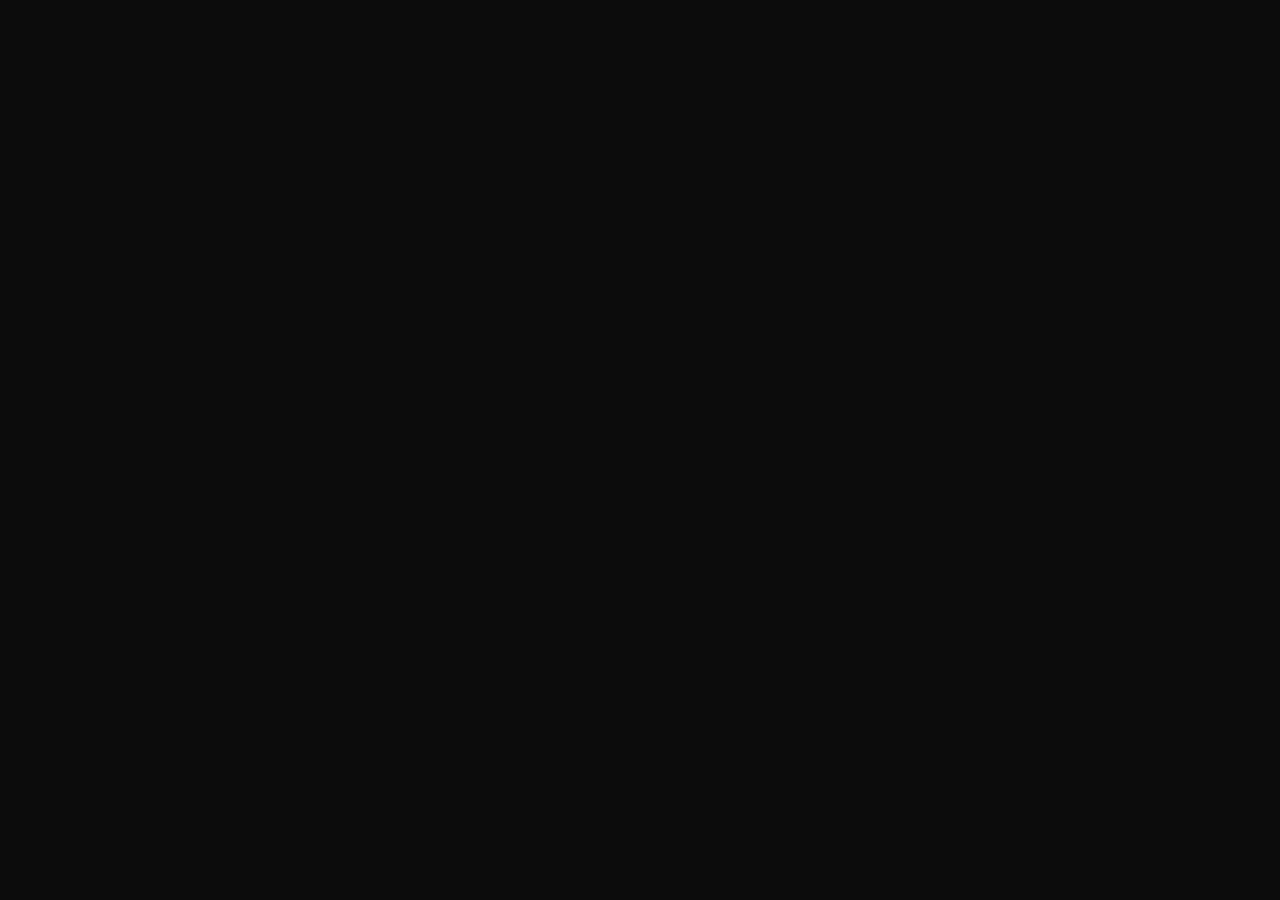
==== commit 85d4bb28: "Update index.html" ====
--- a/index.html
+++ b/index.html
@@ -3,7 +3,7 @@
 <head>
   <meta charset="UTF-8">
   <meta name="viewport" content="width=device-width, initial-scale=1.0">
-  <title>Maus: Mask Overlay Scroll</title>
+  <title>Maus Visual Mask Overlay</title>
   <style>
     * {
       box-sizing: border-box;
@@ -13,236 +13,60 @@
 
     body {
       background-color: #0d0d0d;
-      color: #f0f0f0;
-      font-family: 'Courier New', Courier, monospace;
-      line-height: 1.6;
-    }
-
-    /* Fixed Header */
-    header {
-      position: fixed;
-      top: 0;
-      left: 0;
-      width: 100%;
-      background: #000;
-      border-bottom: 2px solid #fff;
-      padding: 1rem;
-      text-align: center;
-      z-index: 100;
-    }
-
-    header h1 {
-      font-size: 1.4rem;
-      letter-spacing: 2px;
-      text-transform: uppercase;
-    }
-
-    header p {
-      font-size: 0.8rem;
-      color: #aaa;
-    }
-
-    /* Scroll Container */
-    .scroll-container {
-      margin-top: 100px;
-      padding: 2rem 1rem 10rem 1rem;
-      max-width: 700px;
-      margin-left: auto;
-      margin-right: auto;
-    }
-
-    /* Individual Character Stage */
-    .character-stage {
-      min-height: 80vh;
-      display: flex;
-      flex-direction: column;
-      align-items: center;
-      justify-content: center;
-      border: 3px solid #fff;
-      background: #111;
-      margin-bottom: 4rem;
-      padding: 2rem;
-      position: relative;
-    }
-
-    .character-stage h2 {
-      font-size: 1.5rem;
-      margin-bottom: 0.2rem;
-      text-transform: uppercase;
-    }
-
-    .nationality-tag {
-      font-size: 0.8rem;
-      color: #888;
-      letter-spacing: 1.5px;
-      margin-bottom: 1.5rem;
-    }
-
-    /* Portrait & Mask Overlay Box */
-    .portrait-box {
-      position: relative;
-      width: 220px;
-      height: 220px;
-      border: 2px solid #fff;
-      background: #000;
+      height: 100vh;
+      overflow: hidden;
       display: flex;
       align-items: center;
       justify-content: center;
-      overflow: hidden;
-      margin-bottom: 1.5rem;
+      font-family: monospace;
     }
 
-    /* Base Human Silhouette Layer */
-    .human-face {
-      font-size: 5rem;
-      z-index: 1;
-      transition: opacity 0.3s ease;
+    /* Outer Frame Container */
+    .app-viewport {
+      position: relative;
+      width: 100vw;
+      height: 100vh;
+      display: flex;
+      align-items: center;
+      justify-content: center;
     }
 
-    /* Animal Mask Layer (Glides down on scroll) */
-    .animal-mask {
+    /* Fixed Center Target (Where the mask aligns with human face) */
+    .center-frame {
       position: absolute;
-      top: -100%; /* Hidden above frame initially */
-      left: 0;
-      width: 100%;
-      height: 100%;
-      background: rgba(255, 255, 255, 0.95);
-      color: #000;
+      width: 260px;
+      height: 260px;
+      border: 4px solid #ffffff;
+      background: #000000;
       display: flex;
-      flex-direction: column;
       align-items: center;
       justify-content: center;
-      z-index: 2;
-      transition: top 0.5s cubic-bezier(0.175, 0.885, 0.32, 1.27);
+      z-index: 1;
+      box-shadow: 0 0 30px rgba(255, 255, 255, 0.15);
     }
 
-    .animal-mask .icon {
-      font-size: 4rem;
+    /* Fixed Human Face Silhouette */
+    .human-face {
+      font-size: 8rem;
+      user-select: none;
+      z-index: 2;
     }
 
-    .animal-mask .mask-label {
-      font-weight: bold;
-      font-size: 0.85rem;
-      margin-top: 0.5rem;
-      letter-spacing: 1px;
+    /* Horizontal Scroll Ribbon for Animal Masks */
+    .mask-scroll-ribbon {
+      position: absolute;
+      top: 0;
+      left: 0;
+      width: 100vw;
+      height: 100vh;
+      display: flex;
+      align-items: center;
+      overflow-x: scroll;
+      scroll-snap-type: x mandatory;
+      z-index: 10;
+      /* Padding lets the first and last mask snap dead-center */
+      padding-left: calc(50vw - 130px);
+      padding-right: calc(50vw - 130px);
     }
 
-    /* Active State: Mask drops down onto face */
-    .character-stage.masked .animal-mask {
-      top: 0;
-    }
-
-    .quote-text {
-      text-align: center;
-      font-size: 0.85rem;
-      font-style: italic;
-      color: #ddd;
-      max-width: 500px;
-      border-top: 1px dashed #444;
-      padding-top: 1rem;
-    }
-
-    .indicator {
-      font-size: 0.75rem;
-      color: #666;
-      margin-top: 1rem;
-    }
-  </style>
-</head>
-<body>
-
-  <header>
-    <h1>MAUS: MASK OVERLAY INTERFACE</h1>
-    <p>↓ Scroll down to drop animal masks onto human identities</p>
-  </header>
-
-  <main class="scroll-container">
-
-    <section class="character-stage">
-      <h2>Vladek Spiegelman</h2>
-      <p class="nationality-tag">JEWISH IDENTITY</p>
-      
-      <div class="portrait-box">
-        <div class="human-face">👨</div>
-        <div class="animal-mask">
-          <span class="icon">🐭</span>
-          <span class="mask-label">MOUSE MASK</span>
-        </div>
-      </div>
-
-      <p class="quote-text">"To speak of Auschwitz was impossible... Spiegelman uses the mouse to symbolize how victims were dehumanized and hunted as vermin."</p>
-      <p class="indicator">[ Mask applied on scroll view ]</p>
-    </section>
-
-    <section class="character-stage">
-      <h2>German Officers</h2>
-      <p class="nationality-tag">GERMAN OCCUPIERS</p>
-      
-      <div class="portrait-box">
-        <div class="human-face">👮</div>
-        <div class="animal-mask">
-          <span class="icon">🐱</span>
-          <span class="mask-label">CAT MASK</span>
-        </div>
-      </div>
-
-      <p class="quote-text">"Rendered as predatory cats chasing mice, emphasizing systemic violence and predator-versus-prey power dynamics."</p>
-      <p class="indicator">[ Mask applied on scroll view ]</p>
-    </section>
-
-    <section class="character-stage">
-      <h2>Polish Citizens</h2>
-      <p class="nationality-tag">POLISH BYSTANDERS</p>
-      
-      <div class="portrait-box">
-        <div class="human-face">👨‍🌾</div>
-        <div class="animal-mask">
-          <span class="icon">🐷</span>
-          <span class="mask-label">PIG MASK</span>
-        </div>
-      </div>
-
-      <p class="quote-text">"Vladek literally wears a pig mask strapped around his neck to blend into public streets and escape detection."</p>
-      <p class="indicator">[ Mask applied on scroll view ]</p>
-    </section>
-
-    <section class="character-stage">
-      <h2>American Soldiers</h2>
-      <p class="nationality-tag">ALLIED LIBERATORS</p>
-      
-      <div class="portrait-box">
-        <div class="human-face">🪖</div>
-        <div class="animal-mask">
-          <span class="icon">🐶</span>
-          <span class="mask-label">DOG MASK</span>
-        </div>
-      </div>
-
-      <p class="quote-text">"Depicted as friendly, distinct dog breeds arriving at camp liberation, representing protection and alliance."</p>
-      <p class="indicator">[ Mask applied on scroll view ]</p>
-    </section>
-
-    <section class="character-stage">
-      <h2>Françoise Mouly</h2>
-      <p class="nationality-tag">FRENCH CONVERT</p>
-      
-      <div class="portrait-box">
-        <div class="human-face">👩</div>
-        <div class="animal-mask">
-          <span class="icon">🐸</span>
-          <span class="mask-label">FROG MASK</span>
-        </div>
-      </div>
-
-      <p class="quote-text">"Should I convert to a mouse so the metaphor stays clean?" — Exposes the absurd limits of categorizing human beings strictly by nationality.</p>
-      <p class="indicator">[ Mask applied on scroll view ]</p>
-    </section>
-
-  </main>
-
-  <script>
-    document.addEventListener("DOMContentLoaded", () => {
-      const stages = document.querySelectorAll(".character-stage");
-
-      // Trigger mask overlay when portrait enters middle of screen
-      const observer = new IntersectionObserver((entries
+    /* Hide scrollbar for clean visual presentation */
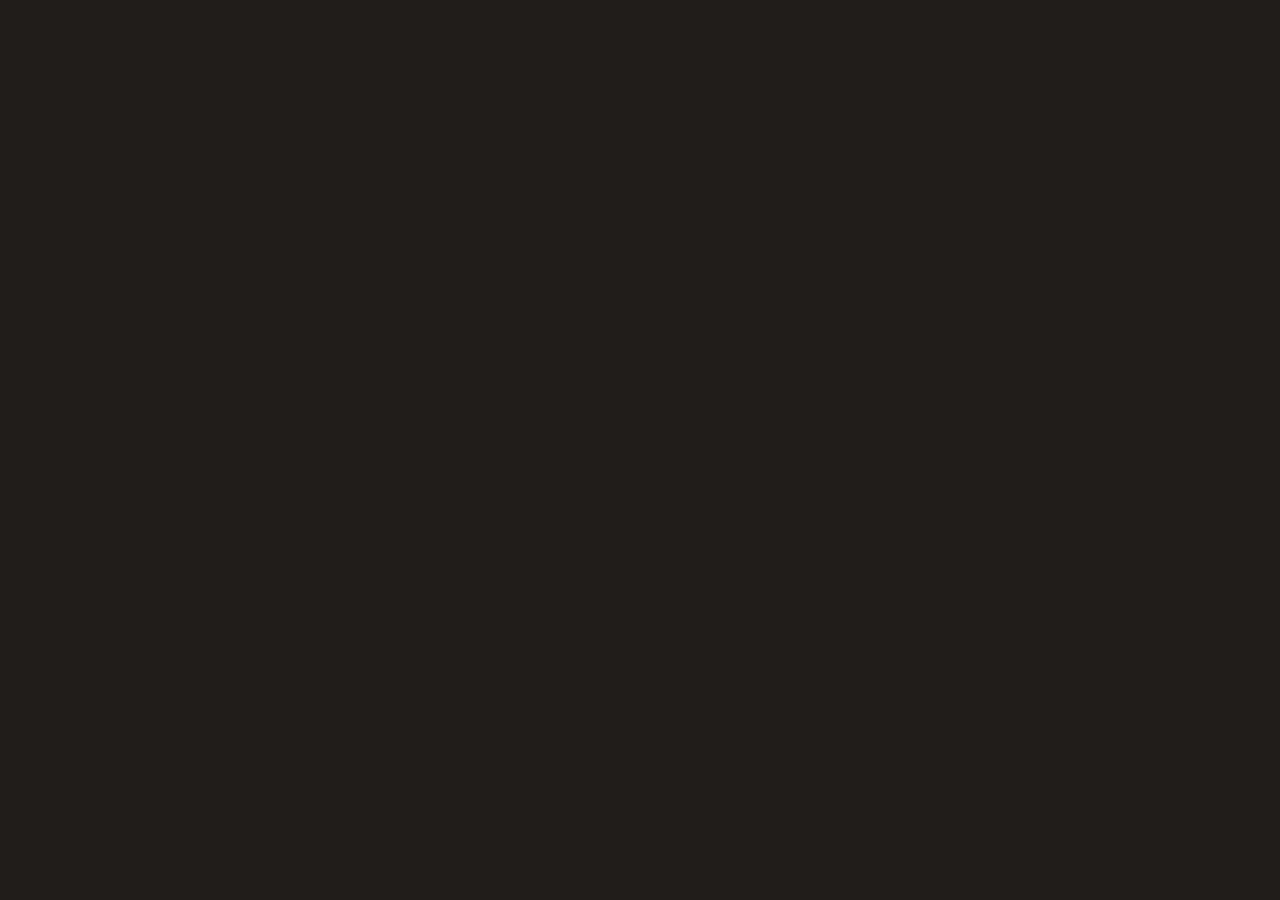
==== commit bfbec620: "Update index.html" ====
--- a/index.html
+++ b/index.html
@@ -1,72 +1,131 @@
 <!DOCTYPE html>
 <html lang="en">
 <head>
-  <meta charset="UTF-8">
-  <meta name="viewport" content="width=device-width, initial-scale=1.0">
-  <title>Maus Visual Mask Overlay</title>
-  <style>
-    * {
-      box-sizing: border-box;
-      margin: 0;
-      padding: 0;
-    }
+<meta charset="UTF-8">
+<meta name="viewport" content="width=device-width, initial-scale=1.0">
+<title>Masks — a response to Maus</title>
+<meta name="description" content="An interactive scroll piece responding to Art Spiegelman's Maus: a single face, and the masks it receives.">
+<style>
+  :root{
+    --paper:#E7E1D2;
+    --ink:#211E1A;
+    --red:#9C2B22;
+    --grey:#6f6a5e;
+  }
 
-    body {
-      background-color: #0d0d0d;
-      height: 100vh;
-      overflow: hidden;
-      display: flex;
-      align-items: center;
-      justify-content: center;
-      font-family: monospace;
-    }
+  *{ box-sizing:border-box; }
 
-    /* Outer Frame Container */
-    .app-viewport {
-      position: relative;
-      width: 100vw;
-      height: 100vh;
-      display: flex;
-      align-items: center;
-      justify-content: center;
-    }
+  html,body{
+    margin:0;
+    padding:0;
+    height:100%;
+    background:var(--ink);
+    overscroll-behavior:none;
+  }
 
-    /* Fixed Center Target (Where the mask aligns with human face) */
-    .center-frame {
-      position: absolute;
-      width: 260px;
-      height: 260px;
-      border: 4px solid #ffffff;
-      background: #000000;
-      display: flex;
-      align-items: center;
-      justify-content: center;
-      z-index: 1;
-      box-shadow: 0 0 30px rgba(255, 255, 255, 0.15);
-    }
+  body{ overflow:hidden; }
 
-    /* Fixed Human Face Silhouette */
-    .human-face {
-      font-size: 8rem;
-      user-select: none;
-      z-index: 2;
-    }
+  /* ---------- scroller ---------- */
+  .scroller{
+    height:100%;
+    width:100%;
+    display:flex;
+    overflow-x:auto;
+    overflow-y:hidden;
+    scroll-snap-type:x mandatory;
+    scroll-behavior:smooth;
+    -webkit-overflow-scrolling:touch;
+  }
+  .scroller::-webkit-scrollbar{ display:none; }
+  .scroller{ scrollbar-width:none; }
 
-    /* Horizontal Scroll Ribbon for Animal Masks */
-    .mask-scroll-ribbon {
-      position: absolute;
-      top: 0;
-      left: 0;
-      width: 100vw;
-      height: 100vh;
-      display: flex;
-      align-items: center;
-      overflow-x: scroll;
-      scroll-snap-type: x mandatory;
-      z-index: 10;
-      /* Padding lets the first and last mask snap dead-center */
-      padding-left: calc(50vw - 130px);
-      padding-right: calc(50vw - 130px);
-    }
+  .panel{
+    flex:0 0 100vw;
+    height:100%;
+    scroll-snap-align:center;
+    display:flex;
+    align-items:center;
+    justify-content:center;
+  }
 
-    /* Hide scrollbar for clean visual presentation */
+  .frame{
+    width:min(64vh, 78vw);
+    height:min(64vh, 78vw);
+    display:flex;
+    align-items:center;
+    justify-content:center;
+    background:var(--paper);
+    border:5px solid var(--ink);
+    opacity:0;
+    transform:scale(0.96);
+    transition:opacity .6s ease, transform .6s ease;
+  }
+  .panel.active .frame{
+    opacity:1;
+    transform:scale(1);
+  }
+
+  .frame svg{
+    width:78%;
+    height:78%;
+  }
+
+  .mask-layer{
+    opacity:0;
+    transform:scale(0.8) translateY(-18px);
+    transform-origin:150px 60px;
+    transition:opacity .5s ease .15s, transform .55s cubic-bezier(.2,.8,.2,1) .15s;
+  }
+  .panel.active .mask-layer{
+    opacity:1;
+    transform:scale(1) translateY(0);
+  }
+  @media (prefers-reduced-motion: reduce){
+    .mask-layer, .frame{ transition:none; }
+  }
+
+  /* ---------- bottom controls ---------- */
+  .bottombar{
+    position:fixed;
+    bottom:0; left:0; right:0;
+    z-index:20;
+    display:flex;
+    align-items:center;
+    justify-content:center;
+    gap:18px;
+    padding:24px;
+    pointer-events:none;
+  }
+  .navbtn{
+    pointer-events:all;
+    background:transparent;
+    border:1.5px solid var(--grey);
+    color:var(--paper);
+    width:34px; height:34px;
+    border-radius:50%;
+    cursor:pointer;
+    display:flex;
+    align-items:center;
+    justify-content:center;
+    font-size:16px;
+    line-height:1;
+    transition:background .2s ease, border-color .2s ease;
+  }
+  .navbtn:hover{ background:rgba(231,225,210,0.12); border-color:var(--paper); }
+  .navbtn:focus-visible{ outline:2px solid var(--red); outline-offset:2px; }
+
+  .dots{
+    display:flex;
+    gap:8px;
+    pointer-events:all;
+  }
+  .dot{
+    width:7px; height:7px;
+    border-radius:50%;
+    background:var(--grey);
+    cursor:pointer;
+    border:none;
+    padding:0;
+    transition:background .2s ease, transform .2s ease;
+  }
+  .dot:focus-visible{ outline:2px solid var(--red);
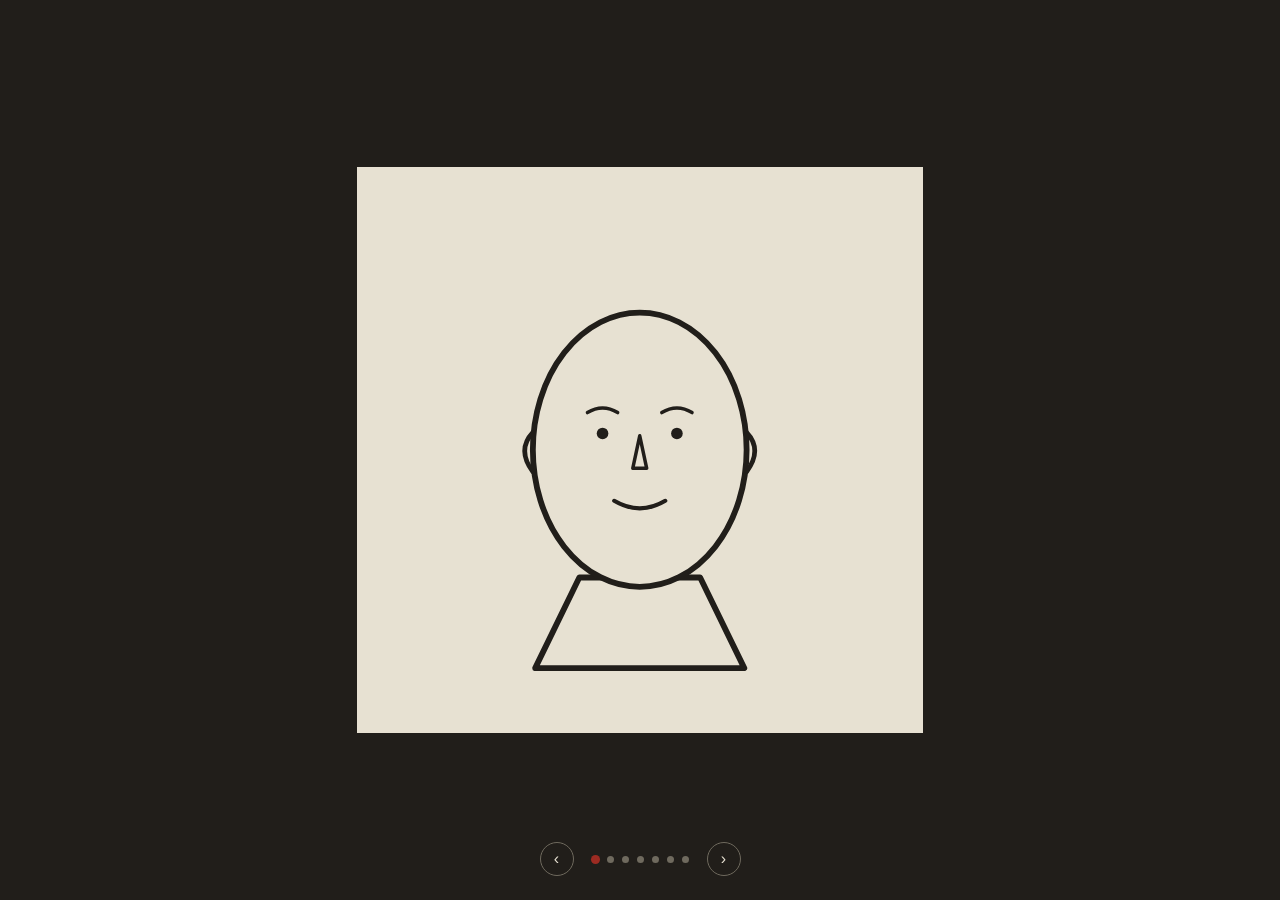
==== commit 8ac84392: "Update index.html" ====
--- a/index.html
+++ b/index.html
@@ -128,4 +128,180 @@
     padding:0;
     transition:background .2s ease, transform .2s ease;
   }
-  .dot:focus-visible{ outline:2px solid var(--red);
+  .dot:focus-visible{ outline:2px solid var(--red); outline-offset:3px; }
+  .dot.active{ background:var(--red); transform:scale(1.3); }
+
+  @media (max-width: 560px){
+    .frame{ width:min(58vh, 84vw); height:min(58vh, 84vw); }
+  }
+</style>
+</head>
+<body>
+
+<main class="scroller" id="scroller" tabindex="0" aria-label="Horizontally scrolling piece: a face receives a sequence of animal masks"></main>
+
+<div class="bottombar">
+  <button class="navbtn" id="prevBtn" aria-label="Previous">‹</button>
+  <div class="dots" id="dots"></div>
+  <button class="navbtn" id="nextBtn" aria-label="Next">›</button>
+</div>
+
+<script>
+(function(){
+
+  const PAPER = "#E7E1D2", INK = "#211E1A", RED = "#9C2B22";
+
+  function baseFace(showEars){
+    return `
+      <path d="M60,378 L98,300 L202,300 L240,378 Z" fill="${PAPER}" stroke="${INK}" stroke-width="5" stroke-linejoin="round"/>
+      <ellipse cx="150" cy="190" rx="92" ry="118" fill="${PAPER}" stroke="${INK}" stroke-width="5"/>
+      ${showEars ? `
+      <path d="M58,175 q-14,15 0,34" fill="none" stroke="${INK}" stroke-width="4" stroke-linecap="round"/>
+      <path d="M242,175 q14,15 0,34" fill="none" stroke="${INK}" stroke-width="4" stroke-linecap="round"/>` : ``}
+      <circle cx="118" cy="176" r="5" fill="${INK}"/>
+      <circle cx="182" cy="176" r="5" fill="${INK}"/>
+      <path d="M105,158 q13,-8 26,0" fill="none" stroke="${INK}" stroke-width="3" stroke-linecap="round"/>
+      <path d="M169,158 q13,-8 26,0" fill="none" stroke="${INK}" stroke-width="3" stroke-linecap="round"/>
+      <path d="M150,178 L144,206 L156,206 Z" fill="none" stroke="${INK}" stroke-width="3" stroke-linejoin="round"/>
+      <path d="M128,234 q22,13 44,0" fill="none" stroke="${INK}" stroke-width="3.5" stroke-linecap="round"/>
+    `;
+  }
+
+  function svgWrap(maskLayer){
+    return `<svg viewBox="0 0 300 380" xmlns="http://www.w3.org/2000/svg">
+      ${baseFace(!maskLayer)}
+      ${maskLayer ? `<g class="mask-layer">${maskLayer}</g>` : ``}
+    </svg>`;
+  }
+
+  const masks = {
+    mouse: `
+      <circle cx="88" cy="76" r="40" fill="${PAPER}" stroke="${INK}" stroke-width="5"/>
+      <circle cx="212" cy="76" r="40" fill="${PAPER}" stroke="${INK}" stroke-width="5"/>
+      <circle cx="88" cy="76" r="20" fill="none" stroke="${INK}" stroke-width="2.5"/>
+      <circle cx="212" cy="76" r="20" fill="none" stroke="${INK}" stroke-width="2.5"/>
+      <path d="M60,182 q90,-46 180,0 q-14,42 -90,42 q-76,0 -90,-42 Z" fill="${PAPER}" stroke="${INK}" stroke-width="5" stroke-linejoin="round"/>
+      <circle cx="150" cy="188" r="7" fill="${RED}"/>
+      <rect x="138" y="222" width="10" height="14" fill="${PAPER}" stroke="${INK}" stroke-width="2.5"/>
+      <rect x="152" y="222" width="10" height="14" fill="${PAPER}" stroke="${INK}" stroke-width="2.5"/>
+      <g stroke="${INK}" stroke-width="2" stroke-linecap="round">
+        <line x1="150" y1="188" x2="70" y2="172"/>
+        <line x1="150" y1="192" x2="66" y2="196"/>
+        <line x1="150" y1="196" x2="70" y2="216"/>
+        <line x1="150" y1="188" x2="230" y2="172"/>
+        <line x1="150" y1="192" x2="234" y2="196"/>
+        <line x1="150" y1="196" x2="230" y2="216"/>
+      </g>
+      <path d="M46,150 q-30,10 -34,44" fill="none" stroke="${INK}" stroke-width="2.5" stroke-dasharray="1 7" stroke-linecap="round"/>
+      <path d="M254,150 q30,10 34,44" fill="none" stroke="${INK}" stroke-width="2.5" stroke-dasharray="1 7" stroke-linecap="round"/>
+    `,
+    cat: `
+      <path d="M64,116 L96,26 L134,116 Z" fill="${PAPER}" stroke="${INK}" stroke-width="5" stroke-linejoin="round"/>
+      <path d="M236,116 L204,26 L166,116 Z" fill="${PAPER}" stroke="${INK}" stroke-width="5" stroke-linejoin="round"/>
+      <path d="M96,64 L112,102 L82,102 Z" fill="none" stroke="${INK}" stroke-width="2"/>
+      <path d="M204,64 L188,102 L218,102 Z" fill="none" stroke="${INK}" stroke-width="2"/>
+      <path d="M102,172 q16,-10 32,0 q-16,14 -32,0 Z" fill="${INK}"/>
+      <path d="M166,172 q16,-10 32,0 q-16,14 -32,0 Z" fill="${INK}"/>
+      <path d="M150,180 L142,198 L158,198 Z" fill="${RED}" stroke="${INK}" stroke-width="2.5" stroke-linejoin="round"/>
+      <path d="M150,198 q0,14 -14,18 M150,198 q0,14 14,18" fill="none" stroke="${INK}" stroke-width="2" stroke-linecap="round"/>
+      <g stroke="${INK}" stroke-width="2" stroke-linecap="round">
+        <line x1="140" y1="204" x2="62" y2="196"/>
+        <line x1="140" y1="210" x2="60" y2="216"/>
+        <line x1="140" y1="216" x2="62" y2="236"/>
+        <line x1="160" y1="204" x2="238" y2="196"/>
+        <line x1="160" y1="210" x2="240" y2="216"/>
+        <line x1="160" y1="216" x2="238" y2="236"/>
+      </g>
+    `,
+    pig: `
+      <path d="M58,170 q-6,-40 44,-46 q10,26 -8,50 Z" fill="${PAPER}" stroke="${INK}" stroke-width="5" stroke-linejoin="round"/>
+      <path d="M242,170 q6,-40 -44,-46 q-10,26 8,50 Z" fill="${PAPER}" stroke="${INK}" stroke-width="5" stroke-linejoin="round"/>
+      <ellipse cx="150" cy="206" rx="34" ry="26" fill="${PAPER}" stroke="${INK}" stroke-width="5"/>
+      <ellipse cx="150" cy="206" rx="34" ry="26" fill="none" stroke="${RED}" stroke-width="2.5" stroke-dasharray="3 5"/>
+      <circle cx="139" cy="208" r="4.5" fill="${INK}"/>
+      <circle cx="161" cy="208" r="4.5" fill="${INK}"/>
+      <path d="M108,168 q42,-14 84,0" fill="none" stroke="${INK}" stroke-width="3" stroke-linecap="round"/>
+    `,
+    dog: `
+      <path d="M64,98 q-40,20 -34,120 q4,44 30,52 q-18,-70 4,-172 Z" fill="${PAPER}" stroke="${INK}" stroke-width="5" stroke-linejoin="round"/>
+      <path d="M236,98 q40,20 34,120 q-4,44 -30,52 q18,-70 -4,-172 Z" fill="${PAPER}" stroke="${INK}" stroke-width="5" stroke-linejoin="round"/>
+      <path d="M112,168 q38,-18 76,0 q10,50 -38,58 q-48,-8 -38,-58 Z" fill="${PAPER}" stroke="${INK}" stroke-width="5" stroke-linejoin="round"/>
+      <ellipse cx="150" cy="196" rx="15" ry="11" fill="${RED}" stroke="${INK}" stroke-width="3"/>
+      <path d="M150,207 L150,224" fill="none" stroke="${INK}" stroke-width="3" stroke-linecap="round"/>
+      <path d="M126,232 q24,14 48,0" fill="none" stroke="${INK}" stroke-width="3" stroke-linecap="round"/>
+    `,
+    frog: `
+      <circle cx="102" cy="104" r="30" fill="${PAPER}" stroke="${INK}" stroke-width="5"/>
+      <circle cx="198" cy="104" r="30" fill="${PAPER}" stroke="${INK}" stroke-width="5"/>
+      <circle cx="102" cy="104" r="10" fill="${INK}"/>
+      <circle cx="198" cy="104" r="10" fill="${INK}"/>
+      <path d="M96,220 q54,26 108,0" fill="none" stroke="${INK}" stroke-width="6" stroke-linecap="round"/>
+      <path d="M104,222 q46,16 92,0" fill="none" stroke="${RED}" stroke-width="2.5" stroke-linecap="round"/>
+      <circle cx="132" cy="150" r="3" fill="${INK}"/>
+      <circle cx="168" cy="150" r="3" fill="${INK}"/>
+    `
+  };
+
+  const sequence = [null, masks.mouse, masks.cat, masks.pig, masks.dog, masks.frog, null];
+
+  const scroller = document.getElementById('scroller');
+  const dotsWrap = document.getElementById('dots');
+
+  sequence.forEach((layer, i) => {
+    const panel = document.createElement('section');
+    panel.className = 'panel';
+    panel.innerHTML = `<div class="frame">${svgWrap(layer)}</div>`;
+    scroller.appendChild(panel);
+
+    const dot = document.createElement('button');
+    dot.className = 'dot';
+    dot.setAttribute('aria-label', 'Go to panel ' + (i + 1));
+    dot.addEventListener('click', () => goTo(i));
+    dotsWrap.appendChild(dot);
+  });
+
+  const panels = Array.from(document.querySelectorAll('.panel'));
+  const dots = Array.from(document.querySelectorAll('.dot'));
+  let current = 0;
+
+  function setActive(i){
+    current = i;
+    panels.forEach((p, idx) => p.classList.toggle('active', idx === i));
+    dots.forEach((d, idx) => d.classList.toggle('active', idx === i));
+  }
+
+  function goTo(i){
+    i = Math.max(0, Math.min(panels.length - 1, i));
+    panels[i].scrollIntoView({ behavior: 'smooth', inline: 'center', block: 'nearest' });
+  }
+
+  const observer = new IntersectionObserver((entries) => {
+    entries.forEach(entry => {
+      if (entry.isIntersecting && entry.intersectionRatio > 0.6){
+        setActive(panels.indexOf(entry.target));
+      }
+    });
+  }, { root: scroller, threshold: [0.6] });
+
+  panels.forEach(p => observer.observe(p));
+  setActive(0);
+
+  document.getElementById('prevBtn').addEventListener('click', () => goTo(current - 1));
+  document.getElementById('nextBtn').addEventListener('click', () => goTo(current + 1));
+
+  window.addEventListener('keydown', (e) => {
+    if (e.key === 'ArrowRight' || e.key === 'PageDown'){ goTo(current + 1); e.preventDefault(); }
+    if (e.key === 'ArrowLeft' || e.key === 'PageUp'){ goTo(current - 1); e.preventDefault(); }
+  });
+
+  scroller.addEventListener('wheel', (e) => {
+    if (Math.abs(e.deltaY) > Math.abs(e.deltaX)){
+      scroller.scrollLeft += e.deltaY;
+      e.preventDefault();
+    }
+  }, { passive: false });
+
+})();
+</script>
+</body>
+</html>
